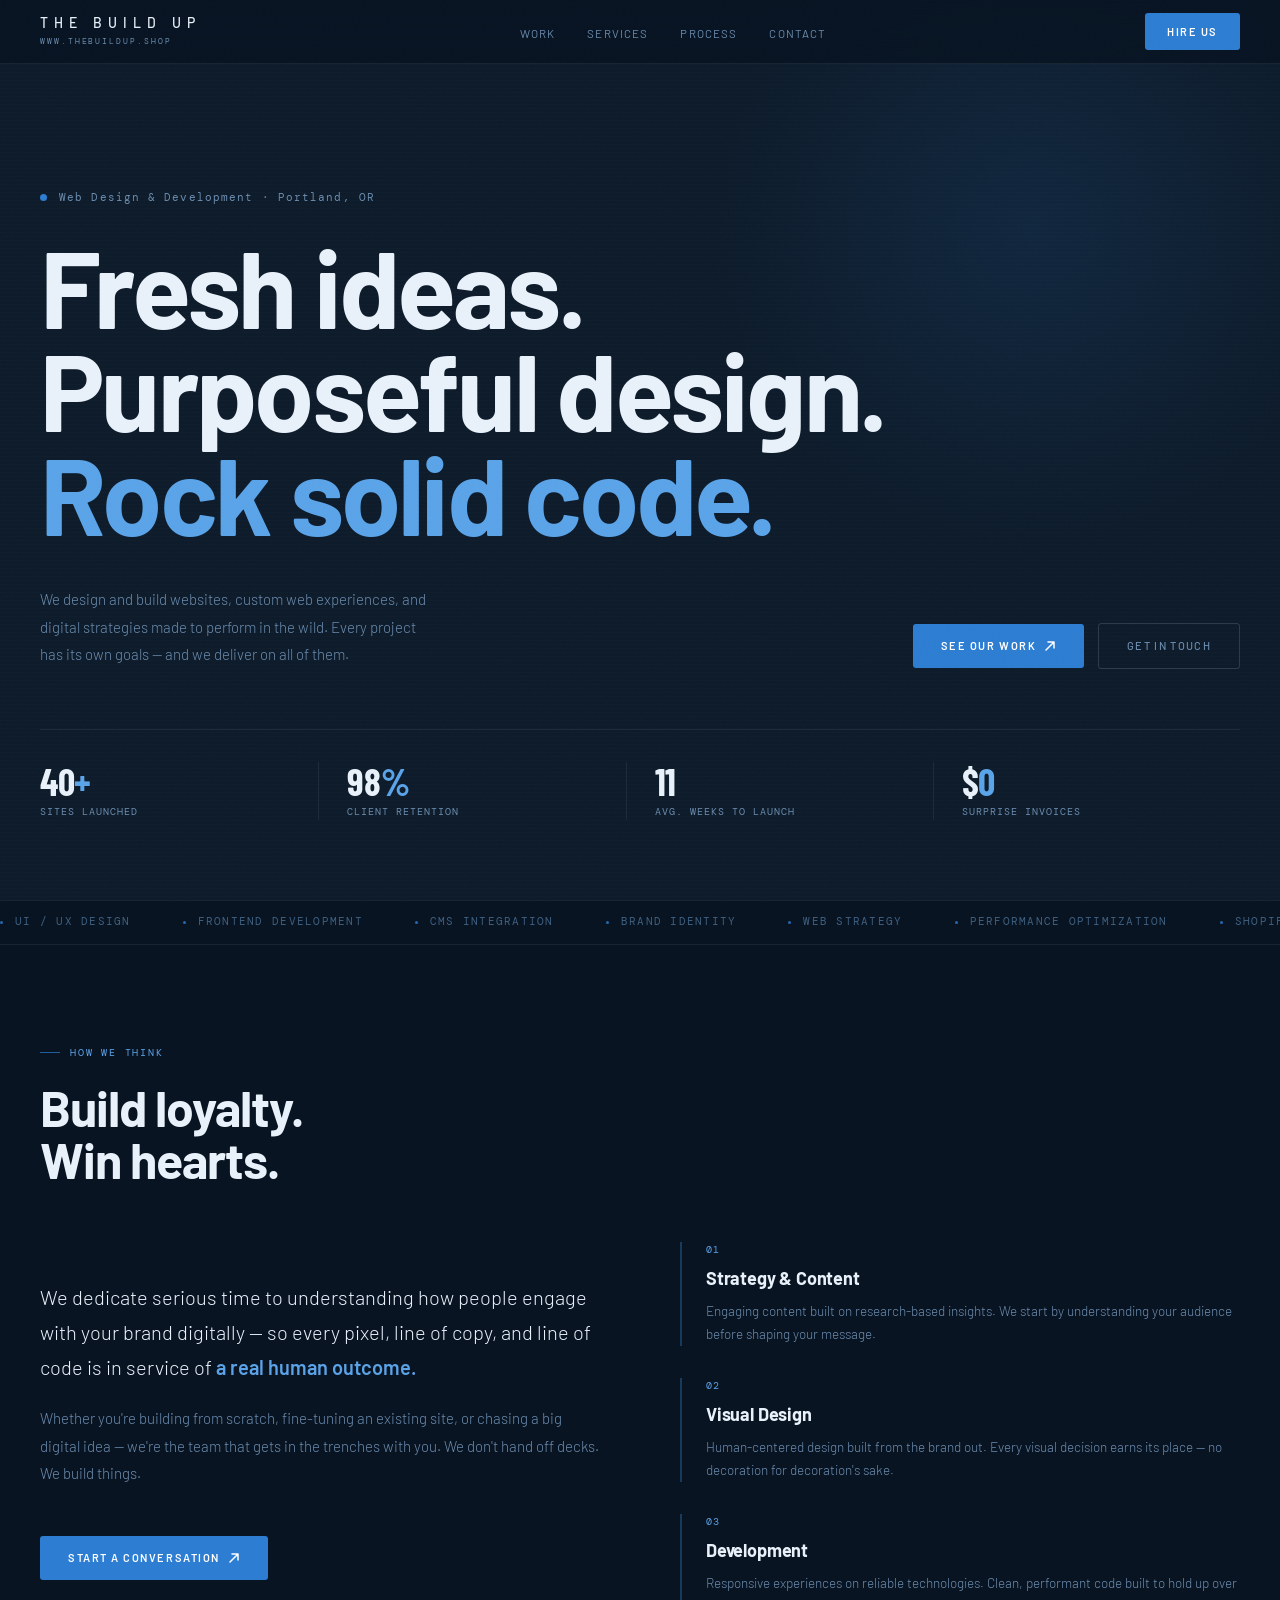
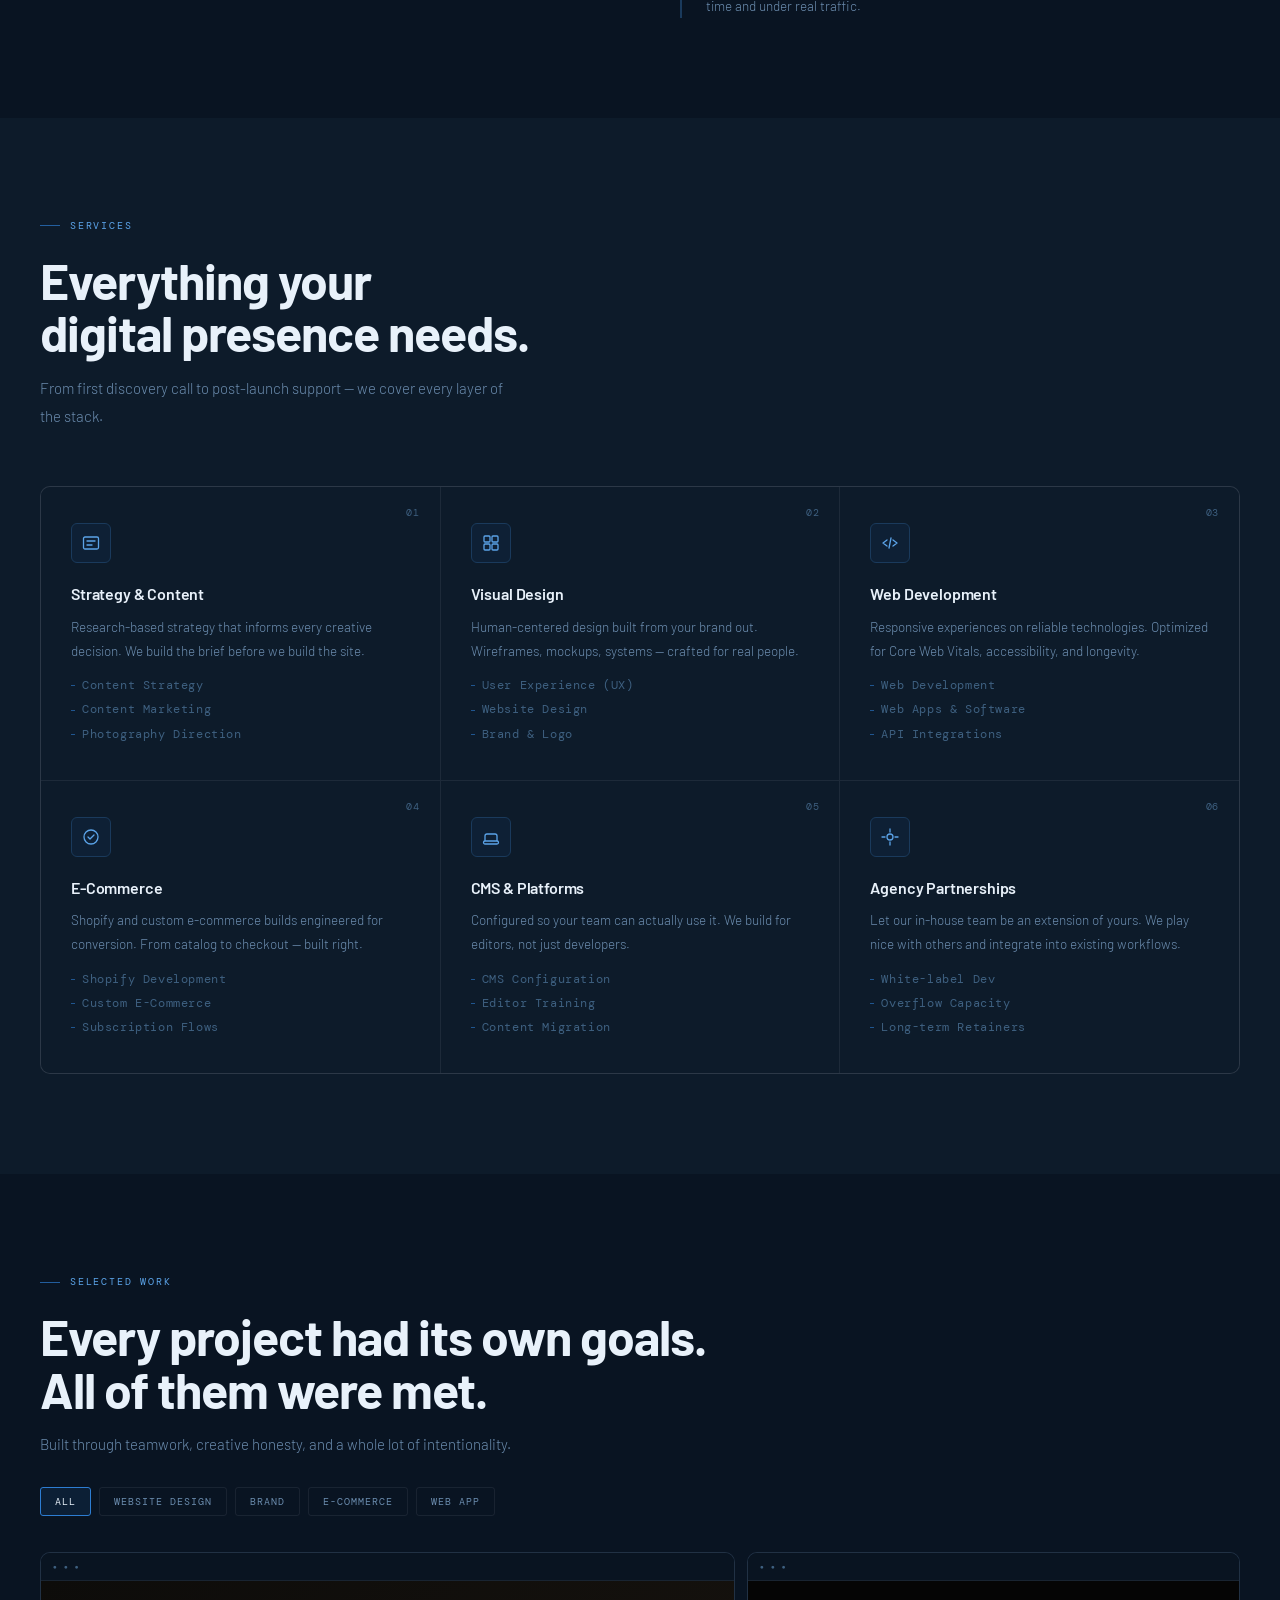
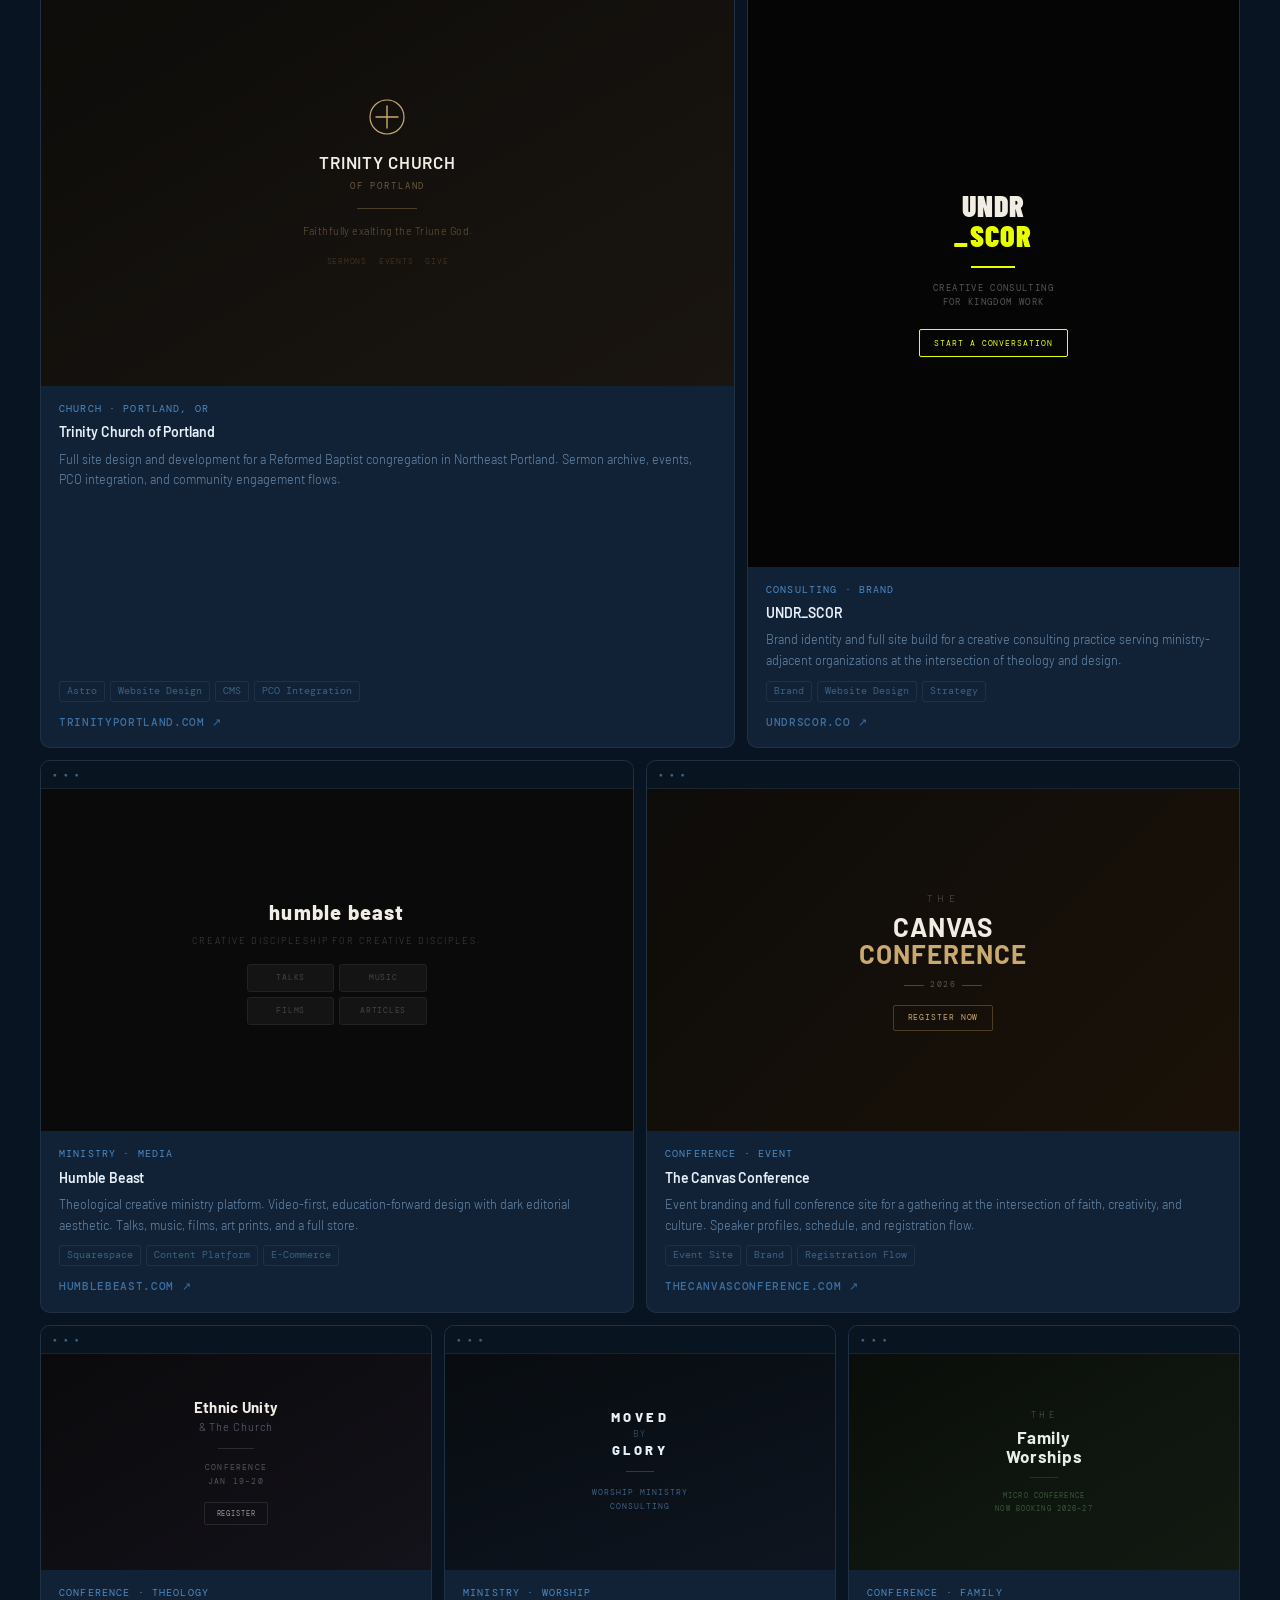
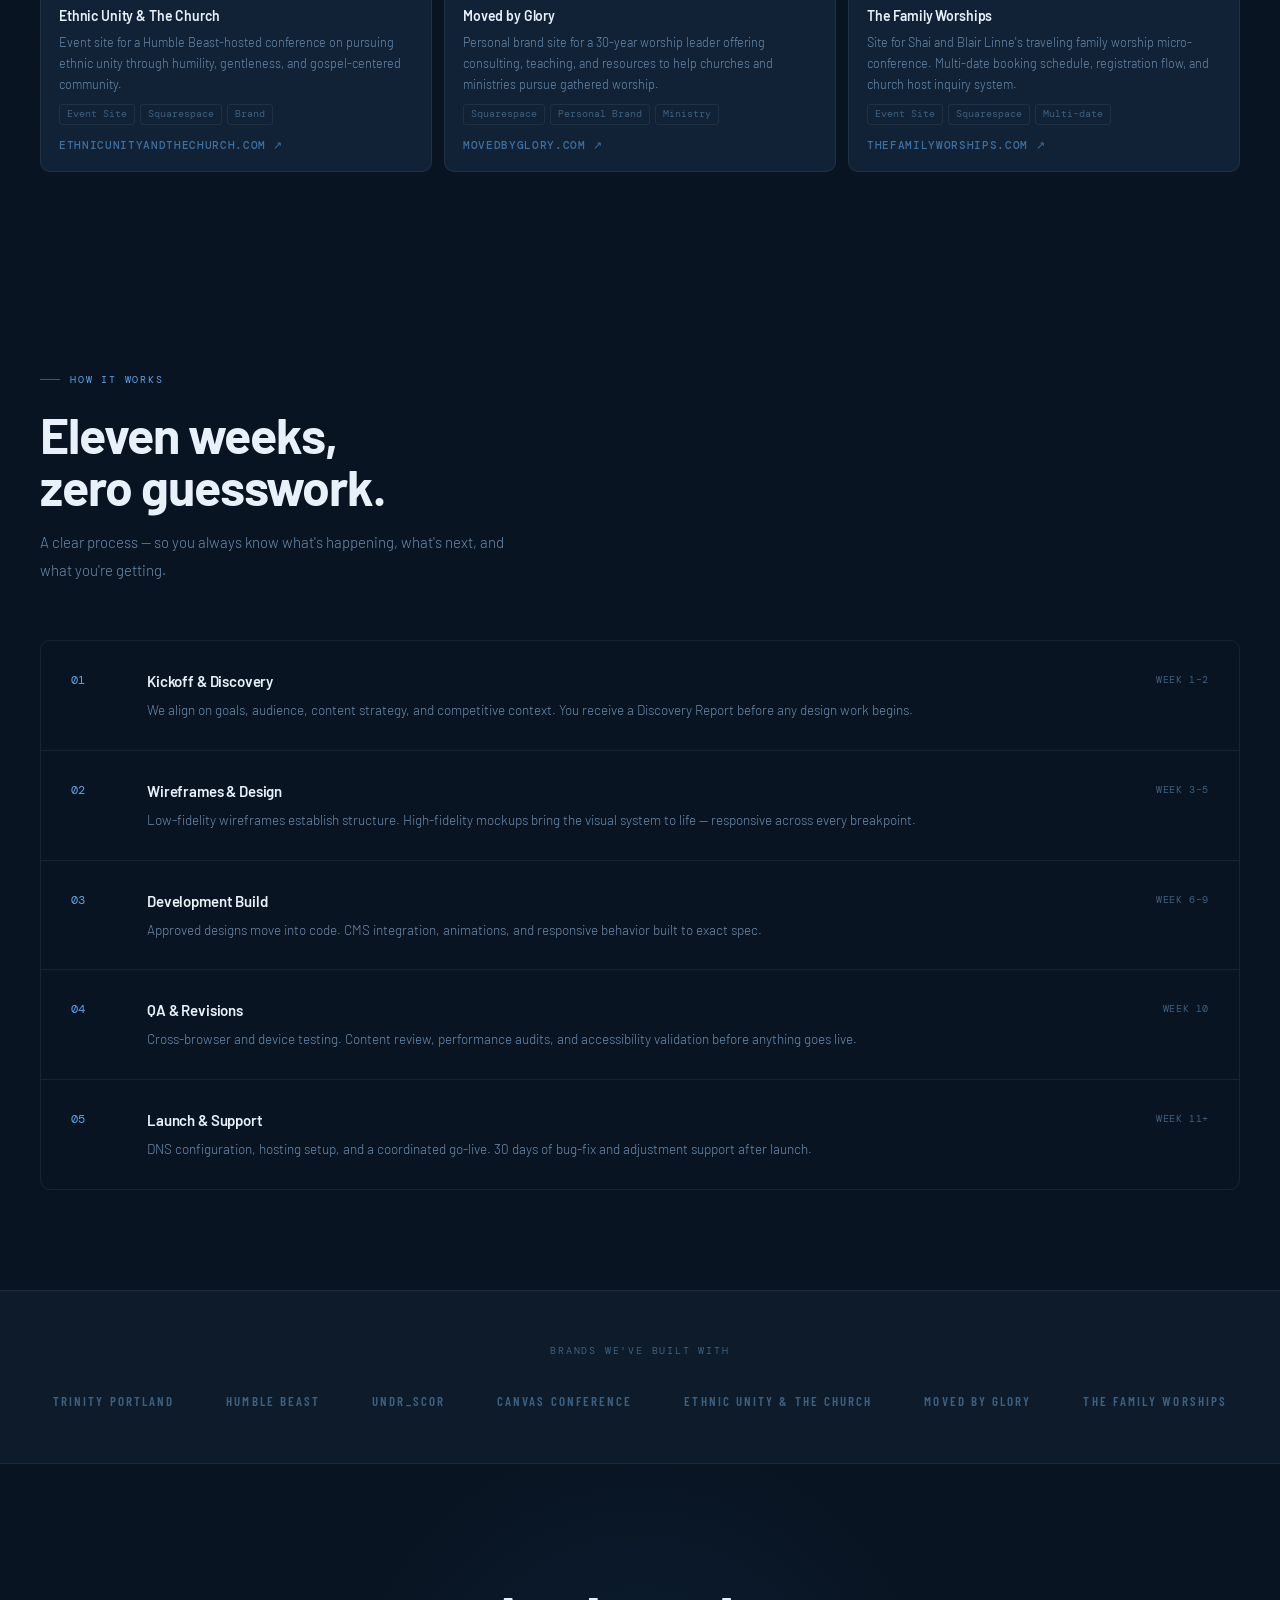
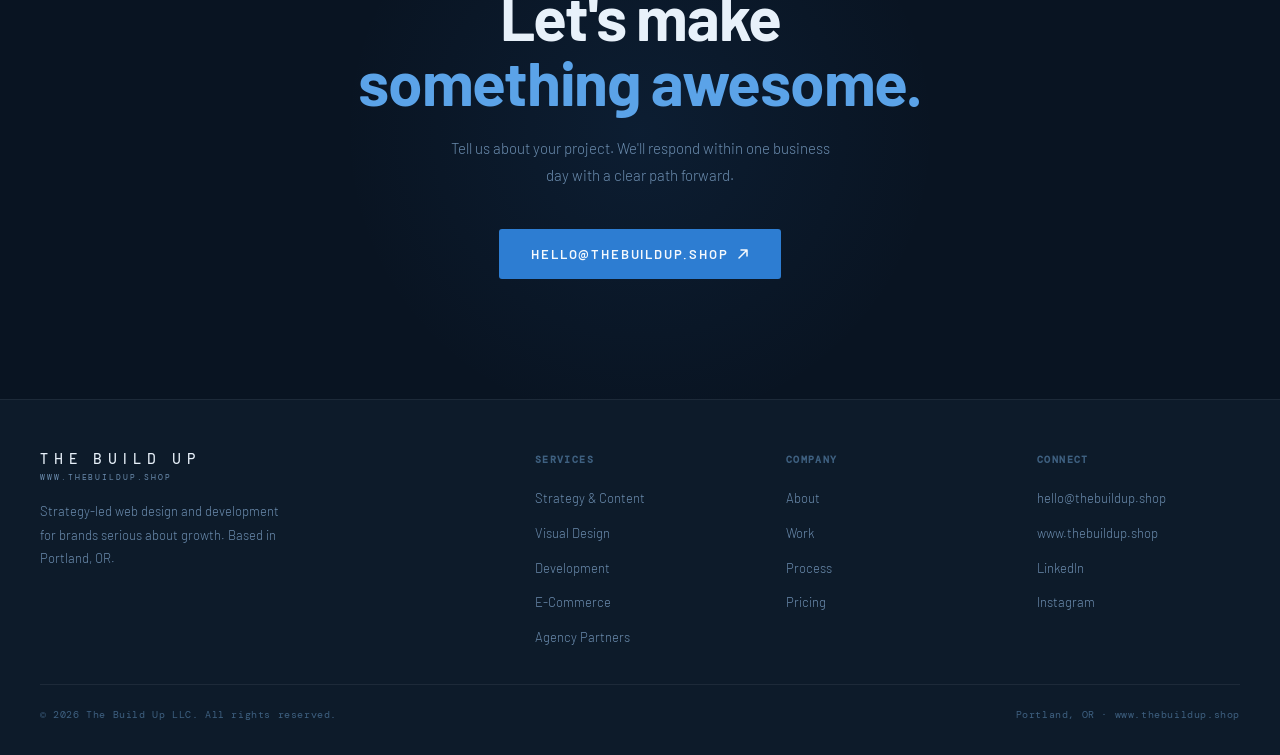
==== index.html @ 1de05efd "Add proposals section with 9Marks Church Finder documentation" ====
<!DOCTYPE html>
<html lang="en">
<head>
<meta charset="UTF-8"/>
<meta name="viewport" content="width=device-width, initial-scale=1.0"/>
<title>The Build Up — Web Design & Development · Portland, OR</title>
<link rel="preconnect" href="https://fonts.googleapis.com"/>
<link rel="preconnect" href="https://fonts.gstatic.com" crossorigin/>
<link href="https://fonts.googleapis.com/css2?family=Barlow:ital,wght@0,300;0,400;0,500;0,600;0,700;0,800;1,300&family=Barlow+Condensed:wght@400;500;600;700;800&family=DM+Mono:wght@400;500&display=swap" rel="stylesheet"/>
<style>
:root {
  --bg:       #0D1B2A;
  --bg2:      #091422;
  --bg3:      #112236;
  --surface:  #1A3A5C;
  --border:   rgba(232,241,250,.07);
  --border2:  rgba(232,241,250,.15);
  --text:     #E8F1FA;
  --muted:    #6B8CAE;
  --muted2:   #3E6080;
  --accent:   #2D7DD2;
  --accent2:  #1F62B0;
  --accent-hi:#5BA3E8;
  --r: 10px; --r2: 6px;
}
*, *::before, *::after { box-sizing:border-box; margin:0; padding:0; }
html { scroll-behavior:smooth; }
body {
  background:var(--bg); color:var(--text);
  font-family:'Barlow',sans-serif; font-size:16px; line-height:1.6;
  -webkit-font-smoothing:antialiased; overflow-x:hidden;
}
a { color:inherit; text-decoration:none; }

/* grain */
body::after {
  content:''; position:fixed; inset:0; z-index:9999; pointer-events:none;
  background-image:url("data:image/svg+xml,%3Csvg viewBox='0 0 200 200' xmlns='http://www.w3.org/2000/svg'%3E%3Cfilter id='n'%3E%3CfeTurbulence type='fractalNoise' baseFrequency='.75' numOctaves='4' stitchTiles='stitch'/%3E%3C/filter%3E%3Crect width='100%25' height='100%25' filter='url(%23n)' opacity='.04'/%3E%3C/svg%3E");
  background-size:180px; opacity:.35; mix-blend-mode:overlay;
}

@keyframes fadeUp  { from{opacity:0;transform:translateY(18px)} to{opacity:1;transform:none} }
@keyframes marquee { from{transform:translateX(0)} to{transform:translateX(-50%)} }
@keyframes pulse   { 0%,100%{opacity:1} 50%{opacity:.3} }

/* LOGO */
.logo-type {
  font-family:'Barlow',sans-serif; font-weight:500;
  font-size:14px; letter-spacing:.44em; text-transform:uppercase;
  color:var(--text); line-height:1;
}
.logo-sub {
  font-family:'DM Mono',sans-serif; font-weight:400;
  font-size:8px; letter-spacing:.24em; text-transform:uppercase;
  color:var(--muted); margin-top:5px;
}

/* NAV */
nav {
  position:fixed; top:0; left:0; right:0; z-index:200; height:64px;
  display:flex; align-items:center; padding:0 40px;
  border-bottom:1px solid var(--border);
  backdrop-filter:blur(24px) saturate(1.4);
  background:rgba(9,20,34,.88);
}
.nav-inner {
  max-width:1200px; width:100%; margin:0 auto;
  display:flex; align-items:center; justify-content:space-between;
}
.nav-links { display:flex; align-items:center; gap:32px; list-style:none; }
.nav-links a { font-size:11.5px; font-weight:400; letter-spacing:.1em; text-transform:uppercase; color:var(--muted); transition:color .2s; }
.nav-links a:hover { color:var(--text); }
.nav-cta {
  font-size:11px; font-weight:600; letter-spacing:.14em; text-transform:uppercase;
  color:#fff; background:var(--accent); border-radius:3px; padding:10px 22px;
  transition:background .2s, transform .15s;
}
.nav-cta:hover { background:var(--accent-hi); transform:translateY(-1px); }

/* HERO */
.hero {
  min-height:100vh; display:flex; flex-direction:column;
  align-items:flex-start; justify-content:flex-end;
  padding:0 40px 80px; position:relative; overflow:hidden;
}
/* large radial glow top right */
.hero::before {
  content:''; position:absolute; top:-120px; right:-100px;
  width:700px; height:700px;
  background:radial-gradient(ellipse, rgba(45,125,210,.12) 0%, transparent 65%);
  pointer-events:none;
}
/* subtle horizontal scan lines */
.hero::after {
  content:''; position:absolute; inset:0; pointer-events:none;
  background:repeating-linear-gradient(0deg, transparent, transparent 3px, rgba(232,241,250,.012) 3px, rgba(232,241,250,.012) 4px);
}
.hero-inner { max-width:1200px; width:100%; margin:0 auto; position:relative; z-index:1; }
.hero-eyebrow {
  display:flex; align-items:center; gap:12px;
  font-family:'DM Mono',monospace; font-size:11px; letter-spacing:.1em;
  color:var(--muted); margin-bottom:28px;
  animation:fadeUp .7s ease both;
}
.hero-eyebrow .live-dot {
  width:7px; height:7px; border-radius:50%;
  background:var(--accent); animation:pulse 2s infinite; flex-shrink:0;
}
.hero h1 {
  font-family:'Barlow',sans-serif; font-weight:700;
  font-size:clamp(48px,8.5vw,108px); letter-spacing:-.025em; line-height:.96;
  color:var(--text); margin-bottom:40px;
  animation:fadeUp .7s .1s ease both; opacity:0; animation-fill-mode:forwards;
}
.hero h1 em { font-style:normal; color:var(--accent-hi); }

.hero-foot {
  display:flex; align-items:flex-end; justify-content:space-between;
  gap:32px; flex-wrap:wrap;
  animation:fadeUp .7s .22s ease both; opacity:0; animation-fill-mode:forwards;
}
.hero-desc { font-size:15px; font-weight:300; color:var(--muted); line-height:1.85; max-width:400px; }
.hero-actions { display:flex; align-items:center; gap:14px; }

.btn-solid {
  font-size:11px; font-weight:600; letter-spacing:.14em; text-transform:uppercase;
  background:var(--accent); color:#fff; border-radius:3px; padding:13px 28px;
  display:inline-flex; align-items:center; gap:8px;
  transition:background .2s, transform .15s;
}
.btn-solid:hover { background:var(--accent-hi); transform:translateY(-2px); }
.btn-outline {
  font-size:11px; font-weight:500; letter-spacing:.12em; text-transform:uppercase;
  color:var(--muted); border:1px solid var(--border2); border-radius:3px;
  padding:13px 28px; display:inline-flex; align-items:center; gap:8px;
  transition:color .2s, border-color .2s;
}
.btn-outline:hover { color:var(--text); border-color:rgba(232,241,250,.3); }

.hero-stats {
  margin-top:60px; display:flex;
  border-top:1px solid var(--border); padding-top:32px;
}
.hero-stat { flex:1; padding-right:28px; }
.hero-stat+.hero-stat { border-left:1px solid var(--border); padding-left:28px; }
.hero-stat-num {
  font-family:'Barlow Condensed',sans-serif; font-weight:700;
  font-size:38px; letter-spacing:-.01em; color:var(--text); line-height:1;
}
.hero-stat-num span { color:var(--accent-hi); }
.hero-stat-label {
  font-family:'DM Mono',monospace; font-size:10px; letter-spacing:.1em;
  color:var(--muted); margin-top:4px; text-transform:uppercase;
}

/* MARQUEE */
.marquee-wrap {
  border-top:1px solid var(--border); border-bottom:1px solid var(--border);
  background:var(--bg2); padding:13px 0; overflow:hidden;
}
.marquee-track {
  display:flex; gap:52px; width:max-content;
  animation:marquee 30s linear infinite;
}
.marquee-item {
  font-family:'DM Mono',monospace; font-size:10.5px; letter-spacing:.12em;
  color:var(--muted2); white-space:nowrap; text-transform:uppercase;
  display:flex; align-items:center; gap:12px;
}
.marquee-item::before {
  content:''; width:3px; height:3px; border-radius:50%;
  background:var(--accent); opacity:.8;
}

/* SECTIONS */
section { padding:100px 40px; }
.container { max-width:1200px; margin:0 auto; }
.section-label {
  font-family:'DM Mono',monospace; font-size:10px; letter-spacing:.18em;
  color:var(--accent-hi); text-transform:uppercase; margin-bottom:20px;
  display:flex; align-items:center; gap:10px;
}
.section-label::before { content:''; width:20px; height:1px; background:var(--accent); opacity:.7; }
.section-title {
  font-family:'Barlow',sans-serif; font-weight:700;
  font-size:clamp(30px,4vw,50px); letter-spacing:-.02em; line-height:1.05;
  color:var(--text); margin-bottom:16px;
}
.section-sub { font-size:15px; font-weight:300; color:var(--muted); max-width:480px; line-height:1.85; }

/* INTRO */
.intro-section { background:var(--bg2); }
.intro-grid { display:grid; grid-template-columns:1fr 1fr; gap:80px; align-items:center; margin-top:56px; }
.intro-left p { font-size:20px; font-weight:300; color:var(--text); line-height:1.75; margin-bottom:20px; }
.intro-left p strong { font-weight:600; color:var(--accent-hi); }
.intro-left .sub { font-size:15px; font-weight:300; color:var(--muted); line-height:1.85; }
.intro-right { display:flex; flex-direction:column; gap:32px; }
.intro-pillar { border-left:2px solid var(--surface); padding-left:24px; transition:border-color .2s; }
.intro-pillar:hover { border-left-color:var(--accent); }
.intro-pillar-num { font-family:'DM Mono',monospace; font-size:10px; letter-spacing:.14em; color:var(--accent-hi); margin-bottom:6px; }
.intro-pillar h3 { font-weight:700; font-size:18px; margin-bottom:6px; letter-spacing:-.01em; }
.intro-pillar p { font-size:13.5px; font-weight:300; color:var(--muted); line-height:1.75; }

/* SERVICES */
.services-grid {
  display:grid; grid-template-columns:repeat(3,1fr);
  gap:1px; background:var(--border);
  border:1px solid var(--border); border-radius:var(--r);
  overflow:hidden; margin-top:56px;
}
.service-card { background:var(--bg); padding:36px 30px; position:relative; transition:background .2s; }
.service-card:hover { background:var(--bg3); }
.service-num { position:absolute; top:18px; right:20px; font-family:'DM Mono',monospace; font-size:10px; color:var(--muted2); letter-spacing:.06em; }
.service-icon { width:40px; height:40px; border:1px solid var(--surface); border-radius:var(--r2); display:flex; align-items:center; justify-content:center; color:var(--accent-hi); margin-bottom:18px; background:rgba(45,125,210,.06); }
.service-card h3 { font-weight:600; font-size:16px; margin-bottom:8px; color:var(--text); letter-spacing:-.01em; }
.service-card p { font-size:13.5px; font-weight:300; color:var(--muted); line-height:1.75; }
.service-list { list-style:none; margin-top:14px; display:flex; flex-direction:column; gap:5px; }
.service-list li { font-size:12px; color:var(--muted2); font-family:'DM Mono',monospace; letter-spacing:.05em; display:flex; align-items:center; gap:7px; }
.service-list li::before { content:''; width:4px; height:1px; background:var(--accent); opacity:.6; }

/* WORK */
#work { background:var(--bg2); }
.work-filter { display:flex; gap:8px; flex-wrap:wrap; margin:28px 0 36px; }
.filter-btn { font-family:'DM Mono',monospace; font-size:10px; letter-spacing:.1em; text-transform:uppercase; color:var(--muted); border:1px solid var(--border); border-radius:3px; padding:7px 14px; cursor:pointer; transition:color .2s, border-color .2s, background .2s; background:none; }
.filter-btn:hover { color:var(--text); border-color:var(--border2); }
.filter-btn.active { color:var(--text); border-color:var(--accent); background:rgba(45,125,210,.1); }

.work-grid { display:grid; grid-template-columns:repeat(12,1fr); gap:12px; }
.work-card { border:1px solid var(--border); border-radius:var(--r); overflow:hidden; background:var(--bg3); transition:border-color .25s, transform .25s; display:flex; flex-direction:column; }
.work-card:hover { border-color:rgba(45,125,210,.4); transform:translateY(-3px); }
.work-card.w7 { grid-column:span 7; }
.work-card.w5 { grid-column:span 5; }
.work-card.w6 { grid-column:span 6; }
.work-card.w4 { grid-column:span 4; }

.work-thumb { width:100%; position:relative; overflow:hidden; background:var(--bg2); flex-shrink:0; }
.work-thumb.r1610 { aspect-ratio:16/10; }
.work-thumb.r45   { aspect-ratio:4/5; }
.work-thumb::before { content:''; position:absolute; top:0;left:0;right:0; height:28px; background:rgba(9,20,34,.9); border-bottom:1px solid var(--border); z-index:1; }
.work-thumb::after  { content:'● ● ●'; position:absolute; top:8px; left:12px; font-size:6.5px; color:var(--muted2); letter-spacing:3px; z-index:2; }
.work-screen { position:absolute; bottom:0;left:0;right:0;top:28px; overflow:hidden; }

.work-meta { padding:16px 18px; flex:1; display:flex; flex-direction:column; }
.work-client { font-family:'DM Mono',monospace; font-size:9.5px; letter-spacing:.12em; text-transform:uppercase; color:var(--accent-hi); margin-bottom:4px; opacity:.8; }
.work-meta h4 { font-size:14px; font-weight:600; margin-bottom:5px; letter-spacing:-.01em; }
.work-meta p  { font-size:12.5px; font-weight:300; color:var(--muted); line-height:1.65; flex:1; }
.work-tags { display:flex; gap:5px; flex-wrap:wrap; margin-top:10px; }
.work-tag { font-family:'DM Mono',monospace; font-size:9.5px; color:var(--muted2); border:1px solid var(--border); border-radius:3px; padding:2px 7px; }
.work-link { display:inline-flex; align-items:center; gap:5px; margin-top:12px; font-size:11px; font-weight:500; letter-spacing:.06em; color:var(--accent-hi); font-family:'DM Mono',monospace; text-transform:uppercase; opacity:.6; transition:opacity .2s; }
.work-card:hover .work-link { opacity:1; }

/* PROCESS */
.process-list { margin-top:56px; border:1px solid var(--border); border-radius:var(--r); overflow:hidden; }
.process-item { display:grid; grid-template-columns:52px 1fr auto; align-items:start; gap:24px; padding:28px 30px; border-bottom:1px solid var(--border); transition:background .2s; }
.process-item:last-child { border-bottom:none; }
.process-item:hover { background:var(--bg3); }
.process-num { font-family:'DM Mono',monospace; font-size:12px; color:var(--accent-hi); padding-top:2px; }
.process-body h3 { font-weight:600; font-size:15px; margin-bottom:5px; letter-spacing:-.01em; }
.process-body p { font-size:13.5px; font-weight:300; color:var(--muted); line-height:1.75; }
.process-dur { font-family:'DM Mono',monospace; font-size:10px; color:var(--muted2); white-space:nowrap; padding-top:3px; letter-spacing:.06em; text-transform:uppercase; }

/* PARTNERS */
.partners-section { background:var(--bg); border-top:1px solid var(--border); border-bottom:1px solid var(--border); padding:52px 40px; }
.partners-label { font-family:'DM Mono',monospace; font-size:10px; letter-spacing:.18em; color:var(--muted2); text-transform:uppercase; text-align:center; margin-bottom:32px; }
.partners-grid { max-width:1200px; margin:0 auto; display:flex; align-items:center; justify-content:center; gap:52px; flex-wrap:wrap; }
.partner-item { font-family:'Barlow Condensed',sans-serif; font-weight:600; font-size:13px; letter-spacing:.16em; text-transform:uppercase; color:var(--muted2); transition:color .2s; cursor:default; }
.partner-item:hover { color:var(--text); }

/* PRICING */
#pricing { background:var(--bg2); }
.pricing-grid { display:grid; grid-template-columns:repeat(3,1fr); gap:12px; margin-top:56px; }
.pricing-card { border:1px solid var(--border); border-radius:var(--r); padding:32px 26px; background:var(--bg3); transition:border-color .2s; position:relative; }
.pricing-card:hover { border-color:var(--border2); }
.pricing-card.featured { border-color:var(--accent); background:rgba(45,125,210,.07); box-shadow:0 0 40px rgba(45,125,210,.1); }
.featured-badge { position:absolute; top:-12px; left:50%; transform:translateX(-50%); font-family:'DM Mono',monospace; font-size:9px; letter-spacing:.14em; background:var(--accent); color:#fff; border-radius:3px; padding:4px 14px; text-transform:uppercase; white-space:nowrap; }
.pricing-tier { font-family:'DM Mono',monospace; font-size:10px; letter-spacing:.14em; color:var(--muted); text-transform:uppercase; margin-bottom:12px; }
.pricing-price { font-family:'Barlow Condensed',sans-serif; font-size:44px; font-weight:700; color:var(--text); line-height:1; }
.pricing-price sup { font-size:20px; vertical-align:super; color:var(--muted); }
.pricing-desc { font-size:13px; font-weight:300; color:var(--muted); margin:10px 0 22px; line-height:1.7; }
.pricing-features { list-style:none; display:flex; flex-direction:column; gap:9px; margin-bottom:26px; }
.pricing-features li { font-size:12.5px; font-weight:400; color:var(--muted); display:flex; align-items:flex-start; gap:9px; }
.pricing-features li::before { content:'—'; color:var(--accent-hi); font-size:11px; flex-shrink:0; margin-top:2px; }
.pricing-btn { display:block; text-align:center; font-size:11px; font-weight:600; letter-spacing:.12em; text-transform:uppercase; border-radius:3px; padding:12px; border:1px solid var(--border2); color:var(--text); transition:background .2s, border-color .2s; }
.pricing-btn:hover { background:var(--surface); }
.pricing-card.featured .pricing-btn { background:var(--accent); color:#fff; border-color:transparent; }
.pricing-card.featured .pricing-btn:hover { background:var(--accent-hi); }

/* TESTIMONIALS */
#testimonials { background:var(--bg); }
.testi-grid { display:grid; grid-template-columns:repeat(3,1fr); gap:12px; margin-top:56px; }
.testi-card { border:1px solid var(--border); border-radius:var(--r); padding:28px 24px; background:var(--bg2); }
.testi-stars { color:var(--accent-hi); font-size:11px; letter-spacing:2px; margin-bottom:14px; }
.testi-quote { font-size:14px; font-weight:300; font-style:italic; color:var(--muted); line-height:1.85; margin-bottom:20px; }
.testi-author { display:flex; align-items:center; gap:12px; }
.testi-avatar { width:34px; height:34px; border-radius:50%; background:var(--surface); border:1px solid rgba(45,125,210,.3); display:flex; align-items:center; justify-content:center; font-family:'DM Mono',monospace; font-size:11px; color:var(--accent-hi); flex-shrink:0; }
.testi-name { font-size:13px; font-weight:600; letter-spacing:-.01em; }
.testi-role { font-size:10px; color:var(--muted2); font-family:'DM Mono',monospace; letter-spacing:.05em; margin-top:1px; }

/* CTA */
.cta-section { background:var(--bg2); padding:120px 40px; text-align:center; position:relative; overflow:hidden; }
.cta-section::before { content:''; position:absolute; top:50%;left:50%;transform:translate(-50%,-50%); width:600px;height:600px; background:radial-gradient(ellipse,rgba(45,125,210,.09) 0%,transparent 70%); pointer-events:none; }
.cta-section h2 { font-family:'Barlow',sans-serif; font-weight:700; font-size:clamp(34px,5vw,62px); letter-spacing:-.02em; line-height:1.05; max-width:600px; margin:0 auto 20px; position:relative; }
.cta-section h2 em { font-style:normal; color:var(--accent-hi); }
.cta-section p { font-size:15px; font-weight:300; color:var(--muted); max-width:400px; margin:0 auto 40px; position:relative; line-height:1.8; }

/* FOOTER */
footer { background:var(--bg); border-top:1px solid var(--border); padding:52px 40px 32px; }
.footer-inner { max-width:1200px; margin:0 auto; display:grid; grid-template-columns:2.2fr 1fr 1fr 1fr; gap:48px; }
.footer-brand-desc { font-size:13px; font-weight:300; color:var(--muted); line-height:1.8; max-width:240px; margin-top:16px; }
.footer-col h5 { font-family:'DM Mono',monospace; font-size:10px; letter-spacing:.14em; color:var(--muted2); text-transform:uppercase; margin-bottom:16px; }
.footer-col ul { list-style:none; display:flex; flex-direction:column; gap:9px; }
.footer-col li a { font-size:13px; font-weight:300; color:var(--muted); transition:color .2s; }
.footer-col li a:hover { color:var(--text); }
.footer-bottom { max-width:1200px; margin:36px auto 0; padding-top:22px; border-top:1px solid var(--border); display:flex; align-items:center; justify-content:space-between; }
.footer-bottom span { font-family:'DM Mono',monospace; font-size:10px; color:var(--muted2); letter-spacing:.06em; }

.reveal { opacity:0; transform:translateY(20px); transition:opacity .65s ease, transform .65s ease; }
.reveal.in { opacity:1; transform:none; }
</style>
</head>
<body>

<!-- NAV -->
<nav>
  <div class="nav-inner">
    <a href="#">
      <div class="logo-type">The Build Up</div>
      <div class="logo-sub">www.thebuildup.shop</div>
    </a>
    <ul class="nav-links">
      <li><a href="#work">Work</a></li>
      <li><a href="#services">Services</a></li>
      <li><a href="#process">Process</a></li>
      <li><a href="#contact">Contact</a></li>
    </ul>
    <a href="#contact" class="nav-cta">Hire Us</a>
  </div>
</nav>

<!-- HERO -->
<section class="hero">
  <div class="hero-inner">
    <div class="hero-eyebrow">
      <span class="live-dot"></span>
      Web Design & Development · Portland, OR
    </div>
    <h1>Fresh ideas.<br/>Purposeful design.<br/><em>Rock solid code.</em></h1>
    <div class="hero-foot">
      <p class="hero-desc">We design and build websites, custom web experiences, and digital strategies made to perform in the wild. Every project has its own goals — and we deliver on all of them.</p>
      <div class="hero-actions">
        <a href="#work" class="btn-solid">See Our Work <svg width="12" height="12" viewBox="0 0 12 12" fill="none"><path d="M2 10L10 2M10 2H4M10 2V8" stroke="currentColor" stroke-width="1.5" stroke-linecap="round"/></svg></a>
        <a href="#contact" class="btn-outline">Get in Touch</a>
      </div>
    </div>
    <div class="hero-stats">
      <div class="hero-stat"><div class="hero-stat-num">40<span>+</span></div><div class="hero-stat-label">Sites Launched</div></div>
      <div class="hero-stat"><div class="hero-stat-num">98<span>%</span></div><div class="hero-stat-label">Client Retention</div></div>
      <div class="hero-stat"><div class="hero-stat-num">11</div><div class="hero-stat-label">Avg. Weeks to Launch</div></div>
      <div class="hero-stat"><div class="hero-stat-num">$<span>0</span></div><div class="hero-stat-label">Surprise Invoices</div></div>
    </div>
  </div>
</section>

<!-- MARQUEE -->
<div class="marquee-wrap">
  <div class="marquee-track">
    <span class="marquee-item">UI / UX Design</span><span class="marquee-item">Frontend Development</span><span class="marquee-item">CMS Integration</span><span class="marquee-item">Brand Identity</span><span class="marquee-item">Web Strategy</span><span class="marquee-item">Performance Optimization</span><span class="marquee-item">Shopify & E-Commerce</span><span class="marquee-item">Launch & Support</span><span class="marquee-item">UI / UX Design</span><span class="marquee-item">Frontend Development</span><span class="marquee-item">CMS Integration</span><span class="marquee-item">Brand Identity</span><span class="marquee-item">Web Strategy</span><span class="marquee-item">Performance Optimization</span><span class="marquee-item">Shopify & E-Commerce</span><span class="marquee-item">Launch & Support</span>
  </div>
</div>

<!-- INTRO -->
<section class="intro-section" id="about">
  <div class="container">
    <div class="reveal">
      <p class="section-label">How we think</p>
      <h2 class="section-title">Build loyalty.<br/>Win hearts.</h2>
    </div>
    <div class="intro-grid reveal">
      <div class="intro-left">
        <p>We dedicate serious time to understanding how people engage with your brand digitally — so every pixel, line of copy, and line of code is in service of <strong>a real human outcome.</strong></p>
        <p class="sub">Whether you're building from scratch, fine-tuning an existing site, or chasing a big digital idea — we're the team that gets in the trenches with you. We don't hand off decks. We build things.</p>
        <a href="#contact" class="btn-solid" style="margin-top:28px;display:inline-flex;">Start a conversation <svg width="12" height="12" viewBox="0 0 12 12" fill="none"><path d="M2 10L10 2M10 2H4M10 2V8" stroke="currentColor" stroke-width="1.5" stroke-linecap="round"/></svg></a>
      </div>
      <div class="intro-right">
        <div class="intro-pillar">
          <div class="intro-pillar-num">01</div>
          <h3>Strategy & Content</h3>
          <p>Engaging content built on research-based insights. We start by understanding your audience before shaping your message.</p>
        </div>
        <div class="intro-pillar">
          <div class="intro-pillar-num">02</div>
          <h3>Visual Design</h3>
          <p>Human-centered design built from the brand out. Every visual decision earns its place — no decoration for decoration's sake.</p>
        </div>
        <div class="intro-pillar">
          <div class="intro-pillar-num">03</div>
          <h3>Development</h3>
          <p>Responsive experiences on reliable technologies. Clean, performant code built to hold up over time and under real traffic.</p>
        </div>
      </div>
    </div>
  </div>
</section>

<!-- SERVICES -->
<section id="services">
  <div class="container">
    <div class="reveal">
      <p class="section-label">Services</p>
      <h2 class="section-title">Everything your<br/>digital presence needs.</h2>
      <p class="section-sub">From first discovery call to post-launch support — we cover every layer of the stack.</p>
    </div>
    <div class="services-grid reveal">
      <div class="service-card"><span class="service-num">01</span><div class="service-icon"><svg width="18" height="18" viewBox="0 0 18 18" fill="none"><rect x="1.5" y="3" width="15" height="12" rx="1.5" stroke="currentColor" stroke-width="1.3"/><path d="M5 7h8M5 11h5" stroke="currentColor" stroke-width="1.3" stroke-linecap="round"/></svg></div><h3>Strategy & Content</h3><p>Research-based strategy that informs every creative decision. We build the brief before we build the site.</p><ul class="service-list"><li>Content Strategy</li><li>Content Marketing</li><li>Photography Direction</li></ul></div>
      <div class="service-card"><span class="service-num">02</span><div class="service-icon"><svg width="18" height="18" viewBox="0 0 18 18" fill="none"><rect x="2" y="2" width="6" height="6" rx="1" stroke="currentColor" stroke-width="1.3"/><rect x="10" y="2" width="6" height="6" rx="1" stroke="currentColor" stroke-width="1.3"/><rect x="2" y="10" width="6" height="6" rx="1" stroke="currentColor" stroke-width="1.3"/><rect x="10" y="10" width="6" height="6" rx="1" stroke="currentColor" stroke-width="1.3"/></svg></div><h3>Visual Design</h3><p>Human-centered design built from your brand out. Wireframes, mockups, systems — crafted for real people.</p><ul class="service-list"><li>User Experience (UX)</li><li>Website Design</li><li>Brand & Logo</li></ul></div>
      <div class="service-card"><span class="service-num">03</span><div class="service-icon"><svg width="18" height="18" viewBox="0 0 18 18" fill="none"><path d="M6 6l-4 3 4 3M12 6l4 3-4 3M10 4l-2 10" stroke="currentColor" stroke-width="1.3" stroke-linecap="round" stroke-linejoin="round"/></svg></div><h3>Web Development</h3><p>Responsive experiences on reliable technologies. Optimized for Core Web Vitals, accessibility, and longevity.</p><ul class="service-list"><li>Web Development</li><li>Web Apps & Software</li><li>API Integrations</li></ul></div>
      <div class="service-card"><span class="service-num">04</span><div class="service-icon"><svg width="18" height="18" viewBox="0 0 18 18" fill="none"><path d="M9 2C5.134 2 2 5.134 2 9s3.134 7 7 7 7-3.134 7-7-3.134-7-7-7z" stroke="currentColor" stroke-width="1.3"/><path d="M6 9l2 2 4-4" stroke="currentColor" stroke-width="1.3" stroke-linecap="round" stroke-linejoin="round"/></svg></div><h3>E-Commerce</h3><p>Shopify and custom e-commerce builds engineered for conversion. From catalog to checkout — built right.</p><ul class="service-list"><li>Shopify Development</li><li>Custom E-Commerce</li><li>Subscription Flows</li></ul></div>
      <div class="service-card"><span class="service-num">05</span><div class="service-icon"><svg width="18" height="18" viewBox="0 0 18 18" fill="none"><path d="M3 13V8a2 2 0 012-2h8a2 2 0 012 2v5" stroke="currentColor" stroke-width="1.3"/><rect x="1.5" y="13" width="15" height="3" rx="1.5" stroke="currentColor" stroke-width="1.3"/></svg></div><h3>CMS & Platforms</h3><p>Configured so your team can actually use it. We build for editors, not just developers.</p><ul class="service-list"><li>CMS Configuration</li><li>Editor Training</li><li>Content Migration</li></ul></div>
      <div class="service-card"><span class="service-num">06</span><div class="service-icon"><svg width="18" height="18" viewBox="0 0 18 18" fill="none"><circle cx="9" cy="9" r="3" stroke="currentColor" stroke-width="1.3"/><path d="M9 1v3M9 14v3M1 9h3M14 9h3" stroke="currentColor" stroke-width="1.3" stroke-linecap="round"/></svg></div><h3>Agency Partnerships</h3><p>Let our in-house team be an extension of yours. We play nice with others and integrate into existing workflows.</p><ul class="service-list"><li>White-label Dev</li><li>Overflow Capacity</li><li>Long-term Retainers</li></ul></div>
    </div>
  </div>
</section>

<!-- WORK -->
<section id="work">
  <div class="container">
    <div class="reveal">
      <p class="section-label">Selected Work</p>
      <h2 class="section-title">Every project had its own goals.<br/>All of them were met.</h2>
      <p class="section-sub">Built through teamwork, creative honesty, and a whole lot of intentionality.</p>
    </div>
    <div class="work-filter reveal">
      <button class="filter-btn active">All</button>
      <button class="filter-btn">Website Design</button>
      <button class="filter-btn">Brand</button>
      <button class="filter-btn">E-Commerce</button>
      <button class="filter-btn">Web App</button>
    </div>
    <div class="work-grid reveal">

      <!-- Trinity Portland -->
      <div class="work-card w7">
        <div class="work-thumb r1610">
          <div class="work-screen" style="background:linear-gradient(150deg,#0D0C0A,#1A1510);display:flex;align-items:center;justify-content:center;padding:24px;">
            <div style="text-align:center;">
              <div style="width:36px;height:36px;margin:0 auto 14px;"><svg viewBox="0 0 36 36" fill="none"><circle cx="18" cy="18" r="17" stroke="#C9A96E" stroke-width="1.2"/><path d="M18 7v22M7 18h22" stroke="#C9A96E" stroke-width="1.4" stroke-linecap="round"/></svg></div>
              <div style="font-family:'Barlow',sans-serif;font-weight:600;font-size:17px;letter-spacing:.05em;color:#F2EDE4;text-transform:uppercase;">Trinity Church</div>
              <div style="font-family:'DM Mono',monospace;font-size:8.5px;letter-spacing:.22em;color:#6B5A40;margin-top:4px;">OF PORTLAND</div>
              <div style="margin:14px auto;width:60px;height:1px;background:rgba(201,169,110,.3);"></div>
              <div style="font-family:'Barlow',sans-serif;font-weight:300;font-size:10.5px;color:#6B5A40;letter-spacing:.04em;">Faithfully exalting the Triune God.</div>
              <div style="display:flex;gap:12px;justify-content:center;margin-top:16px;">
                <span style="font-family:'DM Mono',monospace;font-size:7.5px;color:#3E3020;letter-spacing:.1em;text-transform:uppercase;">Sermons</span>
                <span style="font-family:'DM Mono',monospace;font-size:7.5px;color:#3E3020;letter-spacing:.1em;text-transform:uppercase;">Events</span>
                <span style="font-family:'DM Mono',monospace;font-size:7.5px;color:#3E3020;letter-spacing:.1em;text-transform:uppercase;">Give</span>
              </div>
            </div>
          </div>
        </div>
        <div class="work-meta">
          <div class="work-client">Church · Portland, OR</div>
          <h4>Trinity Church of Portland</h4>
          <p>Full site design and development for a Reformed Baptist congregation in Northeast Portland. Sermon archive, events, PCO integration, and community engagement flows.</p>
          <div class="work-tags"><span class="work-tag">Astro</span><span class="work-tag">Website Design</span><span class="work-tag">CMS</span><span class="work-tag">PCO Integration</span></div>
          <a href="https://trinityportland.com" target="_blank" class="work-link">trinityportland.com ↗</a>
        </div>
      </div>

      <!-- UNDR_SCOR -->
      <div class="work-card w5">
        <div class="work-thumb r45">
          <div class="work-screen" style="background:#050505;display:flex;align-items:center;justify-content:center;padding:24px;">
            <div style="text-align:center;">
              <div style="font-family:'Barlow Condensed',sans-serif;font-weight:900;font-size:30px;letter-spacing:.04em;color:#F2EDE4;line-height:1;">UNDR</div>
              <div style="font-family:'Barlow Condensed',sans-serif;font-weight:900;font-size:30px;letter-spacing:.04em;color:#E8FF00;line-height:1.05;">_SCOR</div>
              <div style="width:44px;height:2px;background:#E8FF00;margin:14px auto;"></div>
              <div style="font-family:'DM Mono',monospace;font-size:8.5px;letter-spacing:.16em;color:#555;text-transform:uppercase;line-height:1.7;">Creative Consulting<br/>for Kingdom Work</div>
              <div style="margin-top:18px;padding:7px 14px;border:1px solid #E8FF00;display:inline-block;border-radius:2px;">
                <div style="font-family:'DM Mono',monospace;font-size:8px;letter-spacing:.12em;color:#E8FF00;text-transform:uppercase;">Start a Conversation</div>
              </div>
            </div>
          </div>
        </div>
        <div class="work-meta">
          <div class="work-client">Consulting · Brand</div>
          <h4>UNDR_SCOR</h4>
          <p>Brand identity and full site build for a creative consulting practice serving ministry-adjacent organizations at the intersection of theology and design.</p>
          <div class="work-tags"><span class="work-tag">Brand</span><span class="work-tag">Website Design</span><span class="work-tag">Strategy</span></div>
          <a href="https://undrscor.co" target="_blank" class="work-link">undrscor.co ↗</a>
        </div>
      </div>

      <!-- Humble Beast -->
      <div class="work-card w6">
        <div class="work-thumb r1610">
          <div class="work-screen" style="background:#0A0A0A;display:flex;align-items:center;justify-content:center;padding:20px;">
            <div style="text-align:center;">
              <div style="font-family:'Barlow',sans-serif;font-weight:800;font-size:20px;letter-spacing:.06em;color:#F2EDE4;text-transform:lowercase;">humble beast</div>
              <div style="font-family:'Barlow',sans-serif;font-weight:300;font-size:9px;letter-spacing:.22em;color:#444;text-transform:uppercase;margin-top:6px;">Creative discipleship for creative disciples.</div>
              <div style="margin-top:16px;display:grid;grid-template-columns:1fr 1fr;gap:5px;max-width:180px;margin-left:auto;margin-right:auto;">
                <div style="background:#141414;border:1px solid #222;border-radius:3px;padding:7px;font-family:'DM Mono',monospace;font-size:7.5px;color:#444;text-transform:uppercase;letter-spacing:.1em;">Talks</div>
                <div style="background:#141414;border:1px solid #222;border-radius:3px;padding:7px;font-family:'DM Mono',monospace;font-size:7.5px;color:#444;text-transform:uppercase;letter-spacing:.1em;">Music</div>
                <div style="background:#141414;border:1px solid #222;border-radius:3px;padding:7px;font-family:'DM Mono',monospace;font-size:7.5px;color:#444;text-transform:uppercase;letter-spacing:.1em;">Films</div>
                <div style="background:#141414;border:1px solid #222;border-radius:3px;padding:7px;font-family:'DM Mono',monospace;font-size:7.5px;color:#444;text-transform:uppercase;letter-spacing:.1em;">Articles</div>
              </div>
            </div>
          </div>
        </div>
        <div class="work-meta">
          <div class="work-client">Ministry · Media</div>
          <h4>Humble Beast</h4>
          <p>Theological creative ministry platform. Video-first, education-forward design with dark editorial aesthetic. Talks, music, films, art prints, and a full store.</p>
          <div class="work-tags"><span class="work-tag">Squarespace</span><span class="work-tag">Content Platform</span><span class="work-tag">E-Commerce</span></div>
          <a href="https://humblebeast.com" target="_blank" class="work-link">humblebeast.com ↗</a>
        </div>
      </div>

      <!-- Canvas Conference -->
      <div class="work-card w6">
        <div class="work-thumb r1610">
          <div class="work-screen" style="background:linear-gradient(135deg,#0E0C0A,#1A1208);display:flex;align-items:center;justify-content:center;padding:20px;">
            <div style="text-align:center;">
              <div style="font-family:'Barlow',sans-serif;font-weight:300;font-size:10px;letter-spacing:.44em;color:#555;text-transform:uppercase;margin-bottom:8px;">The</div>
              <div style="font-family:'Barlow',sans-serif;font-weight:700;font-size:26px;letter-spacing:.04em;color:#F2EDE4;text-transform:uppercase;line-height:1;">Canvas</div>
              <div style="font-family:'Barlow',sans-serif;font-weight:700;font-size:26px;letter-spacing:.04em;color:#C9A96E;text-transform:uppercase;line-height:1.05;">Conference</div>
              <div style="margin-top:12px;display:flex;gap:6px;justify-content:center;align-items:center;">
                <div style="width:20px;height:1px;background:rgba(201,169,110,.35);"></div>
                <div style="font-family:'DM Mono',monospace;font-size:7.5px;letter-spacing:.2em;color:#555;text-transform:uppercase;">2026</div>
                <div style="width:20px;height:1px;background:rgba(201,169,110,.35);"></div>
              </div>
              <div style="margin-top:14px;padding:6px 14px;border:1px solid rgba(201,169,110,.3);display:inline-block;border-radius:2px;">
                <div style="font-family:'DM Mono',monospace;font-size:7.5px;letter-spacing:.12em;color:#C9A96E;text-transform:uppercase;">Register Now</div>
              </div>
            </div>
          </div>
        </div>
        <div class="work-meta">
          <div class="work-client">Conference · Event</div>
          <h4>The Canvas Conference</h4>
          <p>Event branding and full conference site for a gathering at the intersection of faith, creativity, and culture. Speaker profiles, schedule, and registration flow.</p>
          <div class="work-tags"><span class="work-tag">Event Site</span><span class="work-tag">Brand</span><span class="work-tag">Registration Flow</span></div>
          <a href="https://thecanvasconference.com" target="_blank" class="work-link">thecanvasconference.com ↗</a>
        </div>
      </div>


      <!-- Ethnic Unity & The Church -->
      <div class="work-card w4">
        <div class="work-thumb r1610">
          <div class="work-screen" style="background:linear-gradient(150deg,#0A0A0C,#14121A);display:flex;align-items:center;justify-content:center;padding:20px;">
            <div style="text-align:center;">
              <div style="font-family:'Barlow',sans-serif;font-weight:700;font-size:15px;color:#F2EDE4;letter-spacing:.02em;line-height:1.2;">Ethnic Unity</div>
              <div style="font-family:'Barlow',sans-serif;font-weight:300;font-size:11px;color:#6B6580;letter-spacing:.08em;margin-top:2px;">&amp; The Church</div>
              <div style="margin:12px auto;width:36px;height:1px;background:rgba(255,255,255,.12);"></div>
              <div style="font-family:'DM Mono',monospace;font-size:7.5px;letter-spacing:.16em;color:#555;text-transform:uppercase;line-height:1.8;">Conference<br/>Jan 19–20</div>
              <div style="margin-top:14px;padding:5px 12px;border:1px solid rgba(255,255,255,.1);display:inline-block;border-radius:2px;">
                <div style="font-family:'DM Mono',monospace;font-size:7px;letter-spacing:.12em;color:#999;text-transform:uppercase;">Register</div>
              </div>
            </div>
          </div>
        </div>
        <div class="work-meta">
          <div class="work-client">Conference · Theology</div>
          <h4>Ethnic Unity & The Church</h4>
          <p>Event site for a Humble Beast-hosted conference on pursuing ethnic unity through humility, gentleness, and gospel-centered community.</p>
          <div class="work-tags"><span class="work-tag">Event Site</span><span class="work-tag">Squarespace</span><span class="work-tag">Brand</span></div>
          <a href="https://ethnicunityandthechurch.com" target="_blank" class="work-link">ethnicunityandthechurch.com ↗</a>
        </div>
      </div>

      <!-- Moved By Glory -->
      <div class="work-card w4">
        <div class="work-thumb r1610">
          <div class="work-screen" style="background:linear-gradient(160deg,#080C10,#0E1520);display:flex;align-items:center;justify-content:center;padding:20px;">
            <div style="text-align:center;">
              <div style="font-family:'Barlow',sans-serif;font-weight:800;font-size:13px;letter-spacing:.26em;color:#E8F1FA;text-transform:uppercase;line-height:1;">Moved</div>
              <div style="font-family:'Barlow',sans-serif;font-weight:300;font-size:9px;letter-spacing:.22em;color:#3E6080;text-transform:uppercase;margin:3px 0;">by</div>
              <div style="font-family:'Barlow',sans-serif;font-weight:800;font-size:13px;letter-spacing:.26em;color:#E8F1FA;text-transform:uppercase;line-height:1;">Glory</div>
              <div style="margin:14px auto;width:28px;height:1px;background:rgba(91,163,232,.3);"></div>
              <div style="font-family:'DM Mono',monospace;font-size:7.5px;letter-spacing:.14em;color:#3E6080;text-transform:uppercase;line-height:1.8;">Worship Ministry<br/>Consulting</div>
            </div>
          </div>
        </div>
        <div class="work-meta">
          <div class="work-client">Ministry · Worship</div>
          <h4>Moved by Glory</h4>
          <p>Personal brand site for a 30-year worship leader offering consulting, teaching, and resources to help churches and ministries pursue gathered worship.</p>
          <div class="work-tags"><span class="work-tag">Squarespace</span><span class="work-tag">Personal Brand</span><span class="work-tag">Ministry</span></div>
          <a href="https://movedbyglory.com" target="_blank" class="work-link">movedbyglory.com ↗</a>
        </div>
      </div>

      <!-- The Family Worships -->
      <div class="work-card w4">
        <div class="work-thumb r1610">
          <div class="work-screen" style="background:linear-gradient(150deg,#0A0E0A,#121A12);display:flex;align-items:center;justify-content:center;padding:20px;">
            <div style="text-align:center;">
              <div style="font-family:'Barlow',sans-serif;font-weight:300;font-size:8.5px;letter-spacing:.36em;color:#4A6A4A;text-transform:uppercase;margin-bottom:6px;">The</div>
              <div style="font-family:'Barlow',sans-serif;font-weight:700;font-size:17px;letter-spacing:.04em;color:#E8EDE8;line-height:1.1;">Family</div>
              <div style="font-family:'Barlow',sans-serif;font-weight:700;font-size:17px;letter-spacing:.04em;color:#E8EDE8;line-height:1.1;">Worships</div>
              <div style="margin:12px auto;width:28px;height:1px;background:rgba(120,180,120,.2);"></div>
              <div style="font-family:'DM Mono',monospace;font-size:7px;letter-spacing:.16em;color:#3A5A3A;text-transform:uppercase;line-height:1.8;">Micro Conference<br/>Now Booking 2026–27</div>
            </div>
          </div>
        </div>
        <div class="work-meta">
          <div class="work-client">Conference · Family</div>
          <h4>The Family Worships</h4>
          <p>Site for Shai and Blair Linne's traveling family worship micro-conference. Multi-date booking schedule, registration flow, and church host inquiry system.</p>
          <div class="work-tags"><span class="work-tag">Event Site</span><span class="work-tag">Squarespace</span><span class="work-tag">Multi-date</span></div>
          <a href="https://thefamilyworships.com" target="_blank" class="work-link">thefamilyworships.com ↗</a>
        </div>
      </div>

    </div>
  </div>
</section>

<!-- PROCESS -->
<section id="process" style="background:var(--bg2);">
  <div class="container">
    <div class="reveal">
      <p class="section-label">How it works</p>
      <h2 class="section-title">Eleven weeks,<br/>zero guesswork.</h2>
      <p class="section-sub">A clear process — so you always know what's happening, what's next, and what you're getting.</p>
    </div>
    <div class="process-list reveal">
      <div class="process-item"><div class="process-num">01</div><div class="process-body"><h3>Kickoff & Discovery</h3><p>We align on goals, audience, content strategy, and competitive context. You receive a Discovery Report before any design work begins.</p></div><div class="process-dur">Week 1–2</div></div>
      <div class="process-item"><div class="process-num">02</div><div class="process-body"><h3>Wireframes & Design</h3><p>Low-fidelity wireframes establish structure. High-fidelity mockups bring the visual system to life — responsive across every breakpoint.</p></div><div class="process-dur">Week 3–5</div></div>
      <div class="process-item"><div class="process-num">03</div><div class="process-body"><h3>Development Build</h3><p>Approved designs move into code. CMS integration, animations, and responsive behavior built to exact spec.</p></div><div class="process-dur">Week 6–9</div></div>
      <div class="process-item"><div class="process-num">04</div><div class="process-body"><h3>QA & Revisions</h3><p>Cross-browser and device testing. Content review, performance audits, and accessibility validation before anything goes live.</p></div><div class="process-dur">Week 10</div></div>
      <div class="process-item"><div class="process-num">05</div><div class="process-body"><h3>Launch & Support</h3><p>DNS configuration, hosting setup, and a coordinated go-live. 30 days of bug-fix and adjustment support after launch.</p></div><div class="process-dur">Week 11+</div></div>
    </div>
  </div>
</section>

<!-- PARTNERS -->
<div class="partners-section">
  <p class="partners-label">Brands we've built with</p>
  <div class="partners-grid">
    <span class="partner-item">Trinity Portland</span>
    <span class="partner-item">Humble Beast</span>
    <span class="partner-item">UNDR_SCOR</span>
    <span class="partner-item">Canvas Conference</span>
    <span class="partner-item">Ethnic Unity & The Church</span>
    <span class="partner-item">Moved by Glory</span>
    <span class="partner-item">The Family Worships</span>
  </div>
</div>

<!-- CTA -->
<section class="cta-section" id="contact">
  <h2>Let's make<br/><em>something awesome.</em></h2>
  <p>Tell us about your project. We'll respond within one business day with a clear path forward.</p>
  <a href="mailto:hello@thebuildup.shop" class="btn-solid" style="margin:0 auto;display:inline-flex;font-size:13px;padding:15px 32px;">
    hello@thebuildup.shop
    <svg width="12" height="12" viewBox="0 0 12 12" fill="none"><path d="M2 10L10 2M10 2H4M10 2V8" stroke="currentColor" stroke-width="1.5" stroke-linecap="round"/></svg>
  </a>
</section>

<!-- FOOTER -->
<footer>
  <div class="footer-inner">
    <div>
      <div class="logo-type">The Build Up</div>
      <div class="logo-sub">www.thebuildup.shop</div>
      <p class="footer-brand-desc">Strategy-led web design and development for brands serious about growth. Based in Portland, OR.</p>
    </div>
    <div class="footer-col"><h5>Services</h5><ul><li><a href="#">Strategy & Content</a></li><li><a href="#">Visual Design</a></li><li><a href="#">Development</a></li><li><a href="#">E-Commerce</a></li><li><a href="#">Agency Partners</a></li></ul></div>
    <div class="footer-col"><h5>Company</h5><ul><li><a href="#">About</a></li><li><a href="#">Work</a></li><li><a href="#">Process</a></li><li><a href="#">Pricing</a></li></ul></div>
    <div class="footer-col"><h5>Connect</h5><ul><li><a href="mailto:hello@thebuildup.shop">hello@thebuildup.shop</a></li><li><a href="#">www.thebuildup.shop</a></li><li><a href="#">LinkedIn</a></li><li><a href="#">Instagram</a></li></ul></div>
  </div>
  <div class="footer-bottom">
    <span>© 2026 The Build Up LLC. All rights reserved.</span>
    <span>Portland, OR · www.thebuildup.shop</span>
  </div>
</footer>

<script>
const obs = new IntersectionObserver(entries => {
  entries.forEach(e => { if (e.isIntersecting) e.target.classList.add('in'); });
}, { threshold: 0.06 });
document.querySelectorAll('.reveal').forEach(el => obs.observe(el));
document.querySelectorAll('.filter-btn').forEach(btn => {
  btn.addEventListener('click', () => {
    document.querySelectorAll('.filter-btn').forEach(b => b.classList.remove('active'));
    btn.classList.add('active');
  });
});
</script>
</body>
</html>
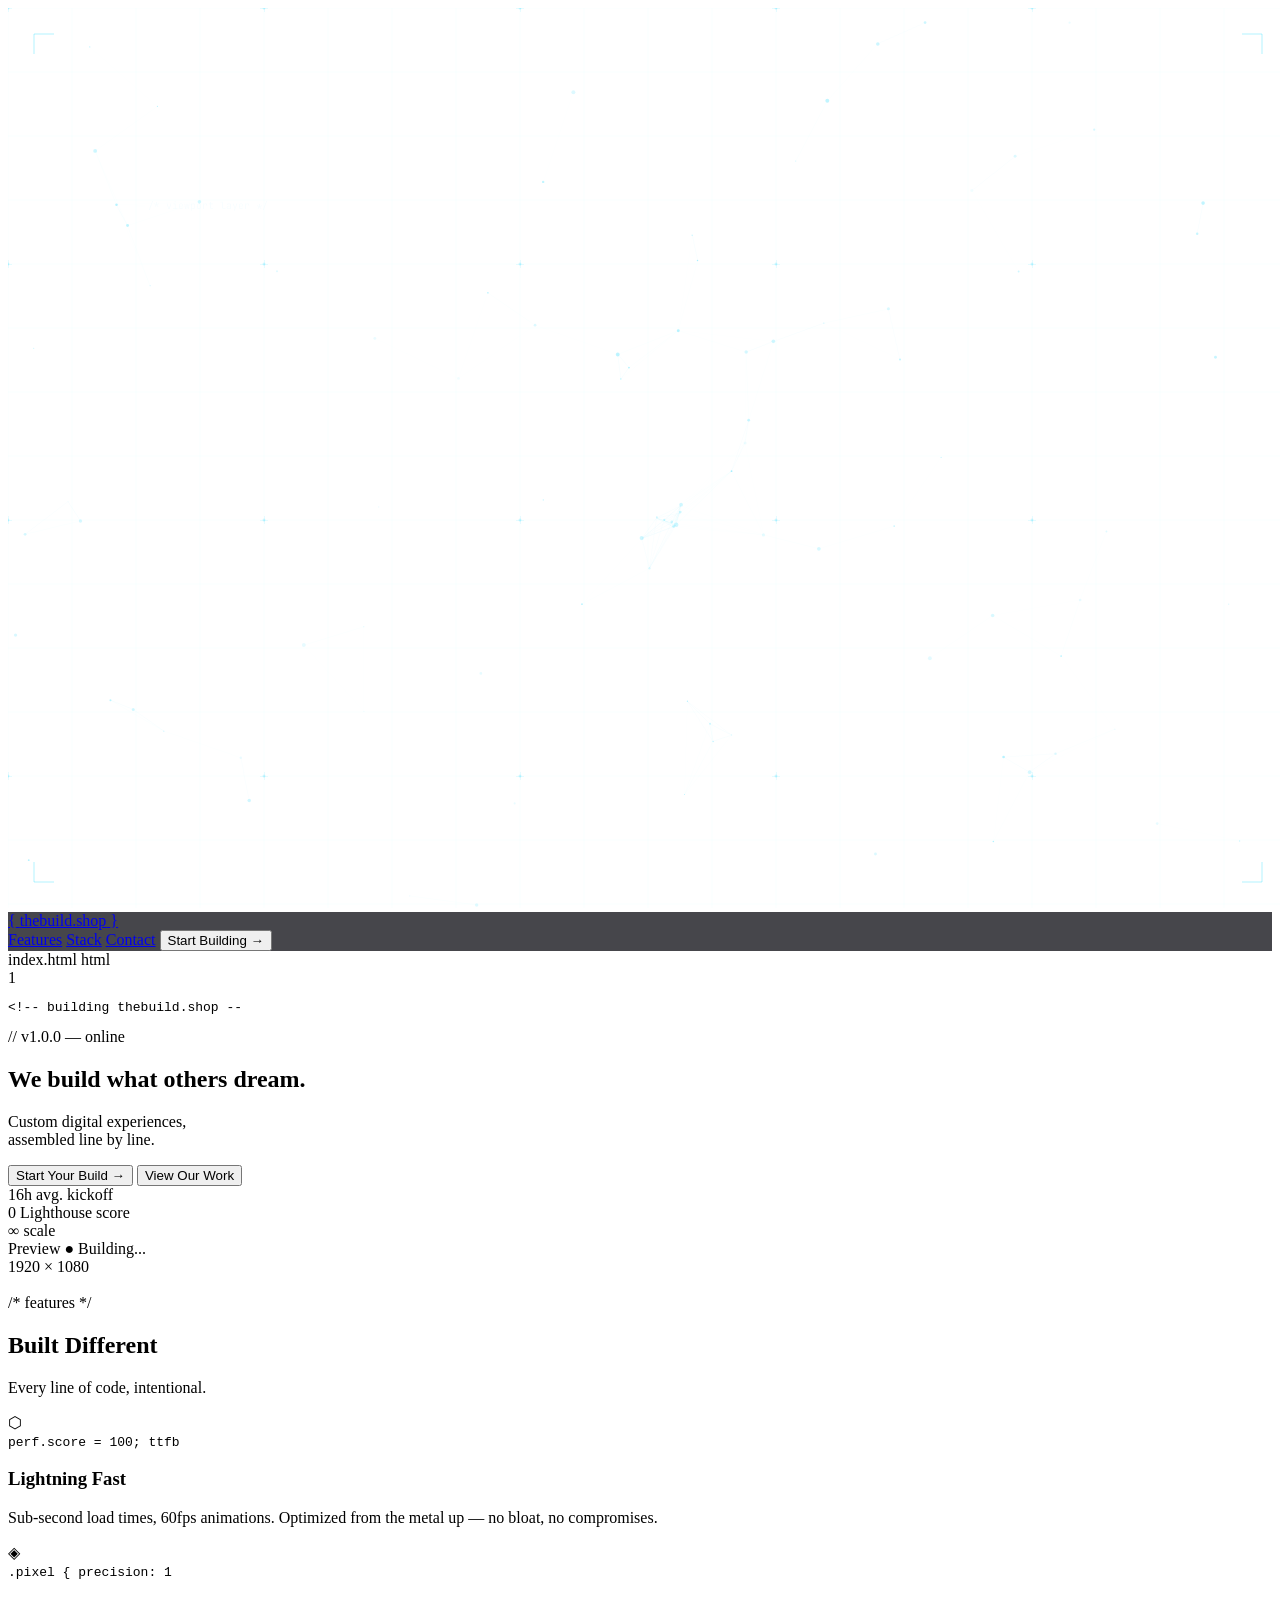
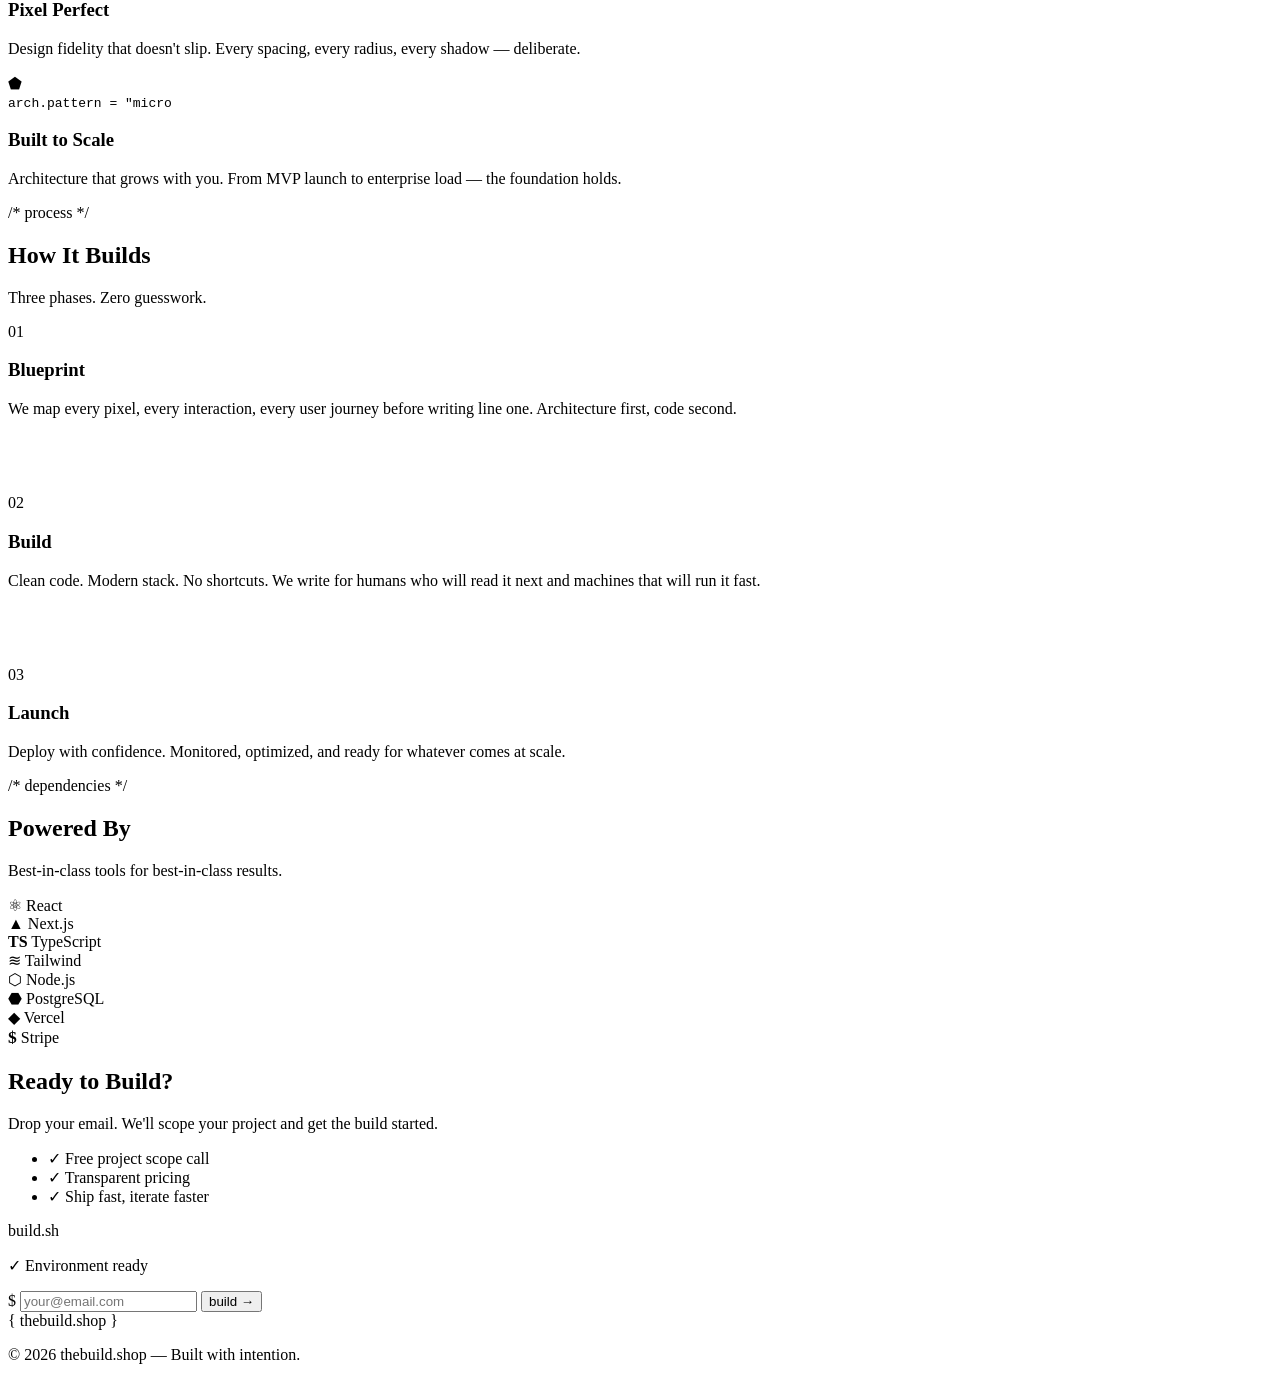
==== commit ffe128d5: "Restore March 4th immersive canvas homepage" ====
--- a/index.html
+++ b/index.html
@@ -1,691 +1,324 @@
 <!DOCTYPE html>
 <html lang="en">
 <head>
-<meta charset="UTF-8"/>
-<meta name="viewport" content="width=device-width, initial-scale=1.0"/>
-<title>The Build Up — Web Design & Development · Portland, OR</title>
-<link rel="preconnect" href="https://fonts.googleapis.com"/>
-<link rel="preconnect" href="https://fonts.gstatic.com" crossorigin/>
-<link href="https://fonts.googleapis.com/css2?family=Barlow:ital,wght@0,300;0,400;0,500;0,600;0,700;0,800;1,300&family=Barlow+Condensed:wght@400;500;600;700;800&family=DM+Mono:wght@400;500&display=swap" rel="stylesheet"/>
-<style>
-:root {
-  --bg:       #0D1B2A;
-  --bg2:      #091422;
-  --bg3:      #112236;
-  --surface:  #1A3A5C;
-  --border:   rgba(232,241,250,.07);
-  --border2:  rgba(232,241,250,.15);
-  --text:     #E8F1FA;
-  --muted:    #6B8CAE;
-  --muted2:   #3E6080;
-  --accent:   #2D7DD2;
-  --accent2:  #1F62B0;
-  --accent-hi:#5BA3E8;
-  --r: 10px; --r2: 6px;
-}
-*, *::before, *::after { box-sizing:border-box; margin:0; padding:0; }
-html { scroll-behavior:smooth; }
-body {
-  background:var(--bg); color:var(--text);
-  font-family:'Barlow',sans-serif; font-size:16px; line-height:1.6;
-  -webkit-font-smoothing:antialiased; overflow-x:hidden;
-}
-a { color:inherit; text-decoration:none; }
-
-/* grain */
-body::after {
-  content:''; position:fixed; inset:0; z-index:9999; pointer-events:none;
-  background-image:url("data:image/svg+xml,%3Csvg viewBox='0 0 200 200' xmlns='http://www.w3.org/2000/svg'%3E%3Cfilter id='n'%3E%3CfeTurbulence type='fractalNoise' baseFrequency='.75' numOctaves='4' stitchTiles='stitch'/%3E%3C/filter%3E%3Crect width='100%25' height='100%25' filter='url(%23n)' opacity='.04'/%3E%3C/svg%3E");
-  background-size:180px; opacity:.35; mix-blend-mode:overlay;
-}
-
-@keyframes fadeUp  { from{opacity:0;transform:translateY(18px)} to{opacity:1;transform:none} }
-@keyframes marquee { from{transform:translateX(0)} to{transform:translateX(-50%)} }
-@keyframes pulse   { 0%,100%{opacity:1} 50%{opacity:.3} }
-
-/* LOGO */
-.logo-type {
-  font-family:'Barlow',sans-serif; font-weight:500;
-  font-size:14px; letter-spacing:.44em; text-transform:uppercase;
-  color:var(--text); line-height:1;
-}
-.logo-sub {
-  font-family:'DM Mono',sans-serif; font-weight:400;
-  font-size:8px; letter-spacing:.24em; text-transform:uppercase;
-  color:var(--muted); margin-top:5px;
-}
-
-/* NAV */
-nav {
-  position:fixed; top:0; left:0; right:0; z-index:200; height:64px;
-  display:flex; align-items:center; padding:0 40px;
-  border-bottom:1px solid var(--border);
-  backdrop-filter:blur(24px) saturate(1.4);
-  background:rgba(9,20,34,.88);
-}
-.nav-inner {
-  max-width:1200px; width:100%; margin:0 auto;
-  display:flex; align-items:center; justify-content:space-between;
-}
-.nav-links { display:flex; align-items:center; gap:32px; list-style:none; }
-.nav-links a { font-size:11.5px; font-weight:400; letter-spacing:.1em; text-transform:uppercase; color:var(--muted); transition:color .2s; }
-.nav-links a:hover { color:var(--text); }
-.nav-cta {
-  font-size:11px; font-weight:600; letter-spacing:.14em; text-transform:uppercase;
-  color:#fff; background:var(--accent); border-radius:3px; padding:10px 22px;
-  transition:background .2s, transform .15s;
-}
-.nav-cta:hover { background:var(--accent-hi); transform:translateY(-1px); }
-
-/* HERO */
-.hero {
-  min-height:100vh; display:flex; flex-direction:column;
-  align-items:flex-start; justify-content:flex-end;
-  padding:0 40px 80px; position:relative; overflow:hidden;
-}
-/* large radial glow top right */
-.hero::before {
-  content:''; position:absolute; top:-120px; right:-100px;
-  width:700px; height:700px;
-  background:radial-gradient(ellipse, rgba(45,125,210,.12) 0%, transparent 65%);
-  pointer-events:none;
-}
-/* subtle horizontal scan lines */
-.hero::after {
-  content:''; position:absolute; inset:0; pointer-events:none;
-  background:repeating-linear-gradient(0deg, transparent, transparent 3px, rgba(232,241,250,.012) 3px, rgba(232,241,250,.012) 4px);
-}
-.hero-inner { max-width:1200px; width:100%; margin:0 auto; position:relative; z-index:1; }
-.hero-eyebrow {
-  display:flex; align-items:center; gap:12px;
-  font-family:'DM Mono',monospace; font-size:11px; letter-spacing:.1em;
-  color:var(--muted); margin-bottom:28px;
-  animation:fadeUp .7s ease both;
-}
-.hero-eyebrow .live-dot {
-  width:7px; height:7px; border-radius:50%;
-  background:var(--accent); animation:pulse 2s infinite; flex-shrink:0;
-}
-.hero h1 {
-  font-family:'Barlow',sans-serif; font-weight:700;
-  font-size:clamp(48px,8.5vw,108px); letter-spacing:-.025em; line-height:.96;
-  color:var(--text); margin-bottom:40px;
-  animation:fadeUp .7s .1s ease both; opacity:0; animation-fill-mode:forwards;
-}
-.hero h1 em { font-style:normal; color:var(--accent-hi); }
-
-.hero-foot {
-  display:flex; align-items:flex-end; justify-content:space-between;
-  gap:32px; flex-wrap:wrap;
-  animation:fadeUp .7s .22s ease both; opacity:0; animation-fill-mode:forwards;
-}
-.hero-desc { font-size:15px; font-weight:300; color:var(--muted); line-height:1.85; max-width:400px; }
-.hero-actions { display:flex; align-items:center; gap:14px; }
-
-.btn-solid {
-  font-size:11px; font-weight:600; letter-spacing:.14em; text-transform:uppercase;
-  background:var(--accent); color:#fff; border-radius:3px; padding:13px 28px;
-  display:inline-flex; align-items:center; gap:8px;
-  transition:background .2s, transform .15s;
-}
-.btn-solid:hover { background:var(--accent-hi); transform:translateY(-2px); }
-.btn-outline {
-  font-size:11px; font-weight:500; letter-spacing:.12em; text-transform:uppercase;
-  color:var(--muted); border:1px solid var(--border2); border-radius:3px;
-  padding:13px 28px; display:inline-flex; align-items:center; gap:8px;
-  transition:color .2s, border-color .2s;
-}
-.btn-outline:hover { color:var(--text); border-color:rgba(232,241,250,.3); }
-
-.hero-stats {
-  margin-top:60px; display:flex;
-  border-top:1px solid var(--border); padding-top:32px;
-}
-.hero-stat { flex:1; padding-right:28px; }
-.hero-stat+.hero-stat { border-left:1px solid var(--border); padding-left:28px; }
-.hero-stat-num {
-  font-family:'Barlow Condensed',sans-serif; font-weight:700;
-  font-size:38px; letter-spacing:-.01em; color:var(--text); line-height:1;
-}
-.hero-stat-num span { color:var(--accent-hi); }
-.hero-stat-label {
-  font-family:'DM Mono',monospace; font-size:10px; letter-spacing:.1em;
-  color:var(--muted); margin-top:4px; text-transform:uppercase;
-}
-
-/* MARQUEE */
-.marquee-wrap {
-  border-top:1px solid var(--border); border-bottom:1px solid var(--border);
-  background:var(--bg2); padding:13px 0; overflow:hidden;
-}
-.marquee-track {
-  display:flex; gap:52px; width:max-content;
-  animation:marquee 30s linear infinite;
-}
-.marquee-item {
-  font-family:'DM Mono',monospace; font-size:10.5px; letter-spacing:.12em;
-  color:var(--muted2); white-space:nowrap; text-transform:uppercase;
-  display:flex; align-items:center; gap:12px;
-}
-.marquee-item::before {
-  content:''; width:3px; height:3px; border-radius:50%;
-  background:var(--accent); opacity:.8;
-}
-
-/* SECTIONS */
-section { padding:100px 40px; }
-.container { max-width:1200px; margin:0 auto; }
-.section-label {
-  font-family:'DM Mono',monospace; font-size:10px; letter-spacing:.18em;
-  color:var(--accent-hi); text-transform:uppercase; margin-bottom:20px;
-  display:flex; align-items:center; gap:10px;
-}
-.section-label::before { content:''; width:20px; height:1px; background:var(--accent); opacity:.7; }
-.section-title {
-  font-family:'Barlow',sans-serif; font-weight:700;
-  font-size:clamp(30px,4vw,50px); letter-spacing:-.02em; line-height:1.05;
-  color:var(--text); margin-bottom:16px;
-}
-.section-sub { font-size:15px; font-weight:300; color:var(--muted); max-width:480px; line-height:1.85; }
-
-/* INTRO */
-.intro-section { background:var(--bg2); }
-.intro-grid { display:grid; grid-template-columns:1fr 1fr; gap:80px; align-items:center; margin-top:56px; }
-.intro-left p { font-size:20px; font-weight:300; color:var(--text); line-height:1.75; margin-bottom:20px; }
-.intro-left p strong { font-weight:600; color:var(--accent-hi); }
-.intro-left .sub { font-size:15px; font-weight:300; color:var(--muted); line-height:1.85; }
-.intro-right { display:flex; flex-direction:column; gap:32px; }
-.intro-pillar { border-left:2px solid var(--surface); padding-left:24px; transition:border-color .2s; }
-.intro-pillar:hover { border-left-color:var(--accent); }
-.intro-pillar-num { font-family:'DM Mono',monospace; font-size:10px; letter-spacing:.14em; color:var(--accent-hi); margin-bottom:6px; }
-.intro-pillar h3 { font-weight:700; font-size:18px; margin-bottom:6px; letter-spacing:-.01em; }
-.intro-pillar p { font-size:13.5px; font-weight:300; color:var(--muted); line-height:1.75; }
-
-/* SERVICES */
-.services-grid {
-  display:grid; grid-template-columns:repeat(3,1fr);
-  gap:1px; background:var(--border);
-  border:1px solid var(--border); border-radius:var(--r);
-  overflow:hidden; margin-top:56px;
-}
-.service-card { background:var(--bg); padding:36px 30px; position:relative; transition:background .2s; }
-.service-card:hover { background:var(--bg3); }
-.service-num { position:absolute; top:18px; right:20px; font-family:'DM Mono',monospace; font-size:10px; color:var(--muted2); letter-spacing:.06em; }
-.service-icon { width:40px; height:40px; border:1px solid var(--surface); border-radius:var(--r2); display:flex; align-items:center; justify-content:center; color:var(--accent-hi); margin-bottom:18px; background:rgba(45,125,210,.06); }
-.service-card h3 { font-weight:600; font-size:16px; margin-bottom:8px; color:var(--text); letter-spacing:-.01em; }
-.service-card p { font-size:13.5px; font-weight:300; color:var(--muted); line-height:1.75; }
-.service-list { list-style:none; margin-top:14px; display:flex; flex-direction:column; gap:5px; }
-.service-list li { font-size:12px; color:var(--muted2); font-family:'DM Mono',monospace; letter-spacing:.05em; display:flex; align-items:center; gap:7px; }
-.service-list li::before { content:''; width:4px; height:1px; background:var(--accent); opacity:.6; }
-
-/* WORK */
-#work { background:var(--bg2); }
-.work-filter { display:flex; gap:8px; flex-wrap:wrap; margin:28px 0 36px; }
-.filter-btn { font-family:'DM Mono',monospace; font-size:10px; letter-spacing:.1em; text-transform:uppercase; color:var(--muted); border:1px solid var(--border); border-radius:3px; padding:7px 14px; cursor:pointer; transition:color .2s, border-color .2s, background .2s; background:none; }
-.filter-btn:hover { color:var(--text); border-color:var(--border2); }
-.filter-btn.active { color:var(--text); border-color:var(--accent); background:rgba(45,125,210,.1); }
-
-.work-grid { display:grid; grid-template-columns:repeat(12,1fr); gap:12px; }
-.work-card { border:1px solid var(--border); border-radius:var(--r); overflow:hidden; background:var(--bg3); transition:border-color .25s, transform .25s; display:flex; flex-direction:column; }
-.work-card:hover { border-color:rgba(45,125,210,.4); transform:translateY(-3px); }
-.work-card.w7 { grid-column:span 7; }
-.work-card.w5 { grid-column:span 5; }
-.work-card.w6 { grid-column:span 6; }
-.work-card.w4 { grid-column:span 4; }
-
-.work-thumb { width:100%; position:relative; overflow:hidden; background:var(--bg2); flex-shrink:0; }
-.work-thumb.r1610 { aspect-ratio:16/10; }
-.work-thumb.r45   { aspect-ratio:4/5; }
-.work-thumb::before { content:''; position:absolute; top:0;left:0;right:0; height:28px; background:rgba(9,20,34,.9); border-bottom:1px solid var(--border); z-index:1; }
-.work-thumb::after  { content:'● ● ●'; position:absolute; top:8px; left:12px; font-size:6.5px; color:var(--muted2); letter-spacing:3px; z-index:2; }
-.work-screen { position:absolute; bottom:0;left:0;right:0;top:28px; overflow:hidden; }
-
-.work-meta { padding:16px 18px; flex:1; display:flex; flex-direction:column; }
-.work-client { font-family:'DM Mono',monospace; font-size:9.5px; letter-spacing:.12em; text-transform:uppercase; color:var(--accent-hi); margin-bottom:4px; opacity:.8; }
-.work-meta h4 { font-size:14px; font-weight:600; margin-bottom:5px; letter-spacing:-.01em; }
-.work-meta p  { font-size:12.5px; font-weight:300; color:var(--muted); line-height:1.65; flex:1; }
-.work-tags { display:flex; gap:5px; flex-wrap:wrap; margin-top:10px; }
-.work-tag { font-family:'DM Mono',monospace; font-size:9.5px; color:var(--muted2); border:1px solid var(--border); border-radius:3px; padding:2px 7px; }
-.work-link { display:inline-flex; align-items:center; gap:5px; margin-top:12px; font-size:11px; font-weight:500; letter-spacing:.06em; color:var(--accent-hi); font-family:'DM Mono',monospace; text-transform:uppercase; opacity:.6; transition:opacity .2s; }
-.work-card:hover .work-link { opacity:1; }
-
-/* PROCESS */
-.process-list { margin-top:56px; border:1px solid var(--border); border-radius:var(--r); overflow:hidden; }
-.process-item { display:grid; grid-template-columns:52px 1fr auto; align-items:start; gap:24px; padding:28px 30px; border-bottom:1px solid var(--border); transition:background .2s; }
-.process-item:last-child { border-bottom:none; }
-.process-item:hover { background:var(--bg3); }
-.process-num { font-family:'DM Mono',monospace; font-size:12px; color:var(--accent-hi); padding-top:2px; }
-.process-body h3 { font-weight:600; font-size:15px; margin-bottom:5px; letter-spacing:-.01em; }
-.process-body p { font-size:13.5px; font-weight:300; color:var(--muted); line-height:1.75; }
-.process-dur { font-family:'DM Mono',monospace; font-size:10px; color:var(--muted2); white-space:nowrap; padding-top:3px; letter-spacing:.06em; text-transform:uppercase; }
-
-/* PARTNERS */
-.partners-section { background:var(--bg); border-top:1px solid var(--border); border-bottom:1px solid var(--border); padding:52px 40px; }
-.partners-label { font-family:'DM Mono',monospace; font-size:10px; letter-spacing:.18em; color:var(--muted2); text-transform:uppercase; text-align:center; margin-bottom:32px; }
-.partners-grid { max-width:1200px; margin:0 auto; display:flex; align-items:center; justify-content:center; gap:52px; flex-wrap:wrap; }
-.partner-item { font-family:'Barlow Condensed',sans-serif; font-weight:600; font-size:13px; letter-spacing:.16em; text-transform:uppercase; color:var(--muted2); transition:color .2s; cursor:default; }
-.partner-item:hover { color:var(--text); }
-
-/* PRICING */
-#pricing { background:var(--bg2); }
-.pricing-grid { display:grid; grid-template-columns:repeat(3,1fr); gap:12px; margin-top:56px; }
-.pricing-card { border:1px solid var(--border); border-radius:var(--r); padding:32px 26px; background:var(--bg3); transition:border-color .2s; position:relative; }
-.pricing-card:hover { border-color:var(--border2); }
-.pricing-card.featured { border-color:var(--accent); background:rgba(45,125,210,.07); box-shadow:0 0 40px rgba(45,125,210,.1); }
-.featured-badge { position:absolute; top:-12px; left:50%; transform:translateX(-50%); font-family:'DM Mono',monospace; font-size:9px; letter-spacing:.14em; background:var(--accent); color:#fff; border-radius:3px; padding:4px 14px; text-transform:uppercase; white-space:nowrap; }
-.pricing-tier { font-family:'DM Mono',monospace; font-size:10px; letter-spacing:.14em; color:var(--muted); text-transform:uppercase; margin-bottom:12px; }
-.pricing-price { font-family:'Barlow Condensed',sans-serif; font-size:44px; font-weight:700; color:var(--text); line-height:1; }
-.pricing-price sup { font-size:20px; vertical-align:super; color:var(--muted); }
-.pricing-desc { font-size:13px; font-weight:300; color:var(--muted); margin:10px 0 22px; line-height:1.7; }
-.pricing-features { list-style:none; display:flex; flex-direction:column; gap:9px; margin-bottom:26px; }
-.pricing-features li { font-size:12.5px; font-weight:400; color:var(--muted); display:flex; align-items:flex-start; gap:9px; }
-.pricing-features li::before { content:'—'; color:var(--accent-hi); font-size:11px; flex-shrink:0; margin-top:2px; }
-.pricing-btn { display:block; text-align:center; font-size:11px; font-weight:600; letter-spacing:.12em; text-transform:uppercase; border-radius:3px; padding:12px; border:1px solid var(--border2); color:var(--text); transition:background .2s, border-color .2s; }
-.pricing-btn:hover { background:var(--surface); }
-.pricing-card.featured .pricing-btn { background:var(--accent); color:#fff; border-color:transparent; }
-.pricing-card.featured .pricing-btn:hover { background:var(--accent-hi); }
-
-/* TESTIMONIALS */
-#testimonials { background:var(--bg); }
-.testi-grid { display:grid; grid-template-columns:repeat(3,1fr); gap:12px; margin-top:56px; }
-.testi-card { border:1px solid var(--border); border-radius:var(--r); padding:28px 24px; background:var(--bg2); }
-.testi-stars { color:var(--accent-hi); font-size:11px; letter-spacing:2px; margin-bottom:14px; }
-.testi-quote { font-size:14px; font-weight:300; font-style:italic; color:var(--muted); line-height:1.85; margin-bottom:20px; }
-.testi-author { display:flex; align-items:center; gap:12px; }
-.testi-avatar { width:34px; height:34px; border-radius:50%; background:var(--surface); border:1px solid rgba(45,125,210,.3); display:flex; align-items:center; justify-content:center; font-family:'DM Mono',monospace; font-size:11px; color:var(--accent-hi); flex-shrink:0; }
-.testi-name { font-size:13px; font-weight:600; letter-spacing:-.01em; }
-.testi-role { font-size:10px; color:var(--muted2); font-family:'DM Mono',monospace; letter-spacing:.05em; margin-top:1px; }
-
-/* CTA */
-.cta-section { background:var(--bg2); padding:120px 40px; text-align:center; position:relative; overflow:hidden; }
-.cta-section::before { content:''; position:absolute; top:50%;left:50%;transform:translate(-50%,-50%); width:600px;height:600px; background:radial-gradient(ellipse,rgba(45,125,210,.09) 0%,transparent 70%); pointer-events:none; }
-.cta-section h2 { font-family:'Barlow',sans-serif; font-weight:700; font-size:clamp(34px,5vw,62px); letter-spacing:-.02em; line-height:1.05; max-width:600px; margin:0 auto 20px; position:relative; }
-.cta-section h2 em { font-style:normal; color:var(--accent-hi); }
-.cta-section p { font-size:15px; font-weight:300; color:var(--muted); max-width:400px; margin:0 auto 40px; position:relative; line-height:1.8; }
-
-/* FOOTER */
-footer { background:var(--bg); border-top:1px solid var(--border); padding:52px 40px 32px; }
-.footer-inner { max-width:1200px; margin:0 auto; display:grid; grid-template-columns:2.2fr 1fr 1fr 1fr; gap:48px; }
-.footer-brand-desc { font-size:13px; font-weight:300; color:var(--muted); line-height:1.8; max-width:240px; margin-top:16px; }
-.footer-col h5 { font-family:'DM Mono',monospace; font-size:10px; letter-spacing:.14em; color:var(--muted2); text-transform:uppercase; margin-bottom:16px; }
-.footer-col ul { list-style:none; display:flex; flex-direction:column; gap:9px; }
-.footer-col li a { font-size:13px; font-weight:300; color:var(--muted); transition:color .2s; }
-.footer-col li a:hover { color:var(--text); }
-.footer-bottom { max-width:1200px; margin:36px auto 0; padding-top:22px; border-top:1px solid var(--border); display:flex; align-items:center; justify-content:space-between; }
-.footer-bottom span { font-family:'DM Mono',monospace; font-size:10px; color:var(--muted2); letter-spacing:.06em; }
-
-.reveal { opacity:0; transform:translateY(20px); transition:opacity .65s ease, transform .65s ease; }
-.reveal.in { opacity:1; transform:none; }
-</style>
+  <meta charset="UTF-8" />
+  <meta name="viewport" content="width=device-width, initial-scale=1.0" />
+  <title>thebuild.shop — We Build What Others Dream</title>
+  <meta name="description" content="Custom digital experiences built with precision. We build what others dream." />
+  <link rel="preconnect" href="https://fonts.googleapis.com" />
+  <link rel="preconnect" href="https://fonts.gstatic.com" crossorigin />
+  <link href="https://fonts.googleapis.com/css2?family=JetBrains+Mono:ital,wght@0,300;0,400;0,600;1,400&family=Inter:wght@300;400;500;600;700;800;900&display=swap" rel="stylesheet" />
+  <link rel="stylesheet" href="style.css" />
 </head>
 <body>
 
-<!-- NAV -->
-<nav>
-  <div class="nav-inner">
-    <a href="#">
-      <div class="logo-type">The Build Up</div>
-      <div class="logo-sub">www.thebuildup.shop</div>
+  <!-- Blueprint Canvas -->
+  <canvas id="blueprint-canvas" aria-hidden="true"></canvas>
+
+  <!-- Navigation -->
+  <nav class="nav" role="navigation" aria-label="Main">
+    <a href="/" class="nav-logo">
+      <span class="logo-bracket">{</span>
+      <span class="logo-text">thebuild.shop</span>
+      <span class="logo-bracket">}</span>
     </a>
-    <ul class="nav-links">
-      <li><a href="#work">Work</a></li>
-      <li><a href="#services">Services</a></li>
-      <li><a href="#process">Process</a></li>
-      <li><a href="#contact">Contact</a></li>
-    </ul>
-    <a href="#contact" class="nav-cta">Hire Us</a>
-  </div>
-</nav>
-
-<!-- HERO -->
-<section class="hero">
-  <div class="hero-inner">
-    <div class="hero-eyebrow">
-      <span class="live-dot"></span>
-      Web Design & Development · Portland, OR
-    </div>
-    <h1>Fresh ideas.<br/>Purposeful design.<br/><em>Rock solid code.</em></h1>
-    <div class="hero-foot">
-      <p class="hero-desc">We design and build websites, custom web experiences, and digital strategies made to perform in the wild. Every project has its own goals — and we deliver on all of them.</p>
-      <div class="hero-actions">
-        <a href="#work" class="btn-solid">See Our Work <svg width="12" height="12" viewBox="0 0 12 12" fill="none"><path d="M2 10L10 2M10 2H4M10 2V8" stroke="currentColor" stroke-width="1.5" stroke-linecap="round"/></svg></a>
-        <a href="#contact" class="btn-outline">Get in Touch</a>
-      </div>
-    </div>
-    <div class="hero-stats">
-      <div class="hero-stat"><div class="hero-stat-num">40<span>+</span></div><div class="hero-stat-label">Sites Launched</div></div>
-      <div class="hero-stat"><div class="hero-stat-num">98<span>%</span></div><div class="hero-stat-label">Client Retention</div></div>
-      <div class="hero-stat"><div class="hero-stat-num">11</div><div class="hero-stat-label">Avg. Weeks to Launch</div></div>
-      <div class="hero-stat"><div class="hero-stat-num">$<span>0</span></div><div class="hero-stat-label">Surprise Invoices</div></div>
-    </div>
-  </div>
-</section>
-
-<!-- MARQUEE -->
-<div class="marquee-wrap">
-  <div class="marquee-track">
-    <span class="marquee-item">UI / UX Design</span><span class="marquee-item">Frontend Development</span><span class="marquee-item">CMS Integration</span><span class="marquee-item">Brand Identity</span><span class="marquee-item">Web Strategy</span><span class="marquee-item">Performance Optimization</span><span class="marquee-item">Shopify & E-Commerce</span><span class="marquee-item">Launch & Support</span><span class="marquee-item">UI / UX Design</span><span class="marquee-item">Frontend Development</span><span class="marquee-item">CMS Integration</span><span class="marquee-item">Brand Identity</span><span class="marquee-item">Web Strategy</span><span class="marquee-item">Performance Optimization</span><span class="marquee-item">Shopify & E-Commerce</span><span class="marquee-item">Launch & Support</span>
-  </div>
-</div>
-
-<!-- INTRO -->
-<section class="intro-section" id="about">
-  <div class="container">
-    <div class="reveal">
-      <p class="section-label">How we think</p>
-      <h2 class="section-title">Build loyalty.<br/>Win hearts.</h2>
-    </div>
-    <div class="intro-grid reveal">
-      <div class="intro-left">
-        <p>We dedicate serious time to understanding how people engage with your brand digitally — so every pixel, line of copy, and line of code is in service of <strong>a real human outcome.</strong></p>
-        <p class="sub">Whether you're building from scratch, fine-tuning an existing site, or chasing a big digital idea — we're the team that gets in the trenches with you. We don't hand off decks. We build things.</p>
-        <a href="#contact" class="btn-solid" style="margin-top:28px;display:inline-flex;">Start a conversation <svg width="12" height="12" viewBox="0 0 12 12" fill="none"><path d="M2 10L10 2M10 2H4M10 2V8" stroke="currentColor" stroke-width="1.5" stroke-linecap="round"/></svg></a>
-      </div>
-      <div class="intro-right">
-        <div class="intro-pillar">
-          <div class="intro-pillar-num">01</div>
-          <h3>Strategy & Content</h3>
-          <p>Engaging content built on research-based insights. We start by understanding your audience before shaping your message.</p>
-        </div>
-        <div class="intro-pillar">
-          <div class="intro-pillar-num">02</div>
-          <h3>Visual Design</h3>
-          <p>Human-centered design built from the brand out. Every visual decision earns its place — no decoration for decoration's sake.</p>
-        </div>
-        <div class="intro-pillar">
-          <div class="intro-pillar-num">03</div>
-          <h3>Development</h3>
-          <p>Responsive experiences on reliable technologies. Clean, performant code built to hold up over time and under real traffic.</p>
-        </div>
-      </div>
-    </div>
-  </div>
-</section>
-
-<!-- SERVICES -->
-<section id="services">
-  <div class="container">
-    <div class="reveal">
-      <p class="section-label">Services</p>
-      <h2 class="section-title">Everything your<br/>digital presence needs.</h2>
-      <p class="section-sub">From first discovery call to post-launch support — we cover every layer of the stack.</p>
-    </div>
-    <div class="services-grid reveal">
-      <div class="service-card"><span class="service-num">01</span><div class="service-icon"><svg width="18" height="18" viewBox="0 0 18 18" fill="none"><rect x="1.5" y="3" width="15" height="12" rx="1.5" stroke="currentColor" stroke-width="1.3"/><path d="M5 7h8M5 11h5" stroke="currentColor" stroke-width="1.3" stroke-linecap="round"/></svg></div><h3>Strategy & Content</h3><p>Research-based strategy that informs every creative decision. We build the brief before we build the site.</p><ul class="service-list"><li>Content Strategy</li><li>Content Marketing</li><li>Photography Direction</li></ul></div>
-      <div class="service-card"><span class="service-num">02</span><div class="service-icon"><svg width="18" height="18" viewBox="0 0 18 18" fill="none"><rect x="2" y="2" width="6" height="6" rx="1" stroke="currentColor" stroke-width="1.3"/><rect x="10" y="2" width="6" height="6" rx="1" stroke="currentColor" stroke-width="1.3"/><rect x="2" y="10" width="6" height="6" rx="1" stroke="currentColor" stroke-width="1.3"/><rect x="10" y="10" width="6" height="6" rx="1" stroke="currentColor" stroke-width="1.3"/></svg></div><h3>Visual Design</h3><p>Human-centered design built from your brand out. Wireframes, mockups, systems — crafted for real people.</p><ul class="service-list"><li>User Experience (UX)</li><li>Website Design</li><li>Brand & Logo</li></ul></div>
-      <div class="service-card"><span class="service-num">03</span><div class="service-icon"><svg width="18" height="18" viewBox="0 0 18 18" fill="none"><path d="M6 6l-4 3 4 3M12 6l4 3-4 3M10 4l-2 10" stroke="currentColor" stroke-width="1.3" stroke-linecap="round" stroke-linejoin="round"/></svg></div><h3>Web Development</h3><p>Responsive experiences on reliable technologies. Optimized for Core Web Vitals, accessibility, and longevity.</p><ul class="service-list"><li>Web Development</li><li>Web Apps & Software</li><li>API Integrations</li></ul></div>
-      <div class="service-card"><span class="service-num">04</span><div class="service-icon"><svg width="18" height="18" viewBox="0 0 18 18" fill="none"><path d="M9 2C5.134 2 2 5.134 2 9s3.134 7 7 7 7-3.134 7-7-3.134-7-7-7z" stroke="currentColor" stroke-width="1.3"/><path d="M6 9l2 2 4-4" stroke="currentColor" stroke-width="1.3" stroke-linecap="round" stroke-linejoin="round"/></svg></div><h3>E-Commerce</h3><p>Shopify and custom e-commerce builds engineered for conversion. From catalog to checkout — built right.</p><ul class="service-list"><li>Shopify Development</li><li>Custom E-Commerce</li><li>Subscription Flows</li></ul></div>
-      <div class="service-card"><span class="service-num">05</span><div class="service-icon"><svg width="18" height="18" viewBox="0 0 18 18" fill="none"><path d="M3 13V8a2 2 0 012-2h8a2 2 0 012 2v5" stroke="currentColor" stroke-width="1.3"/><rect x="1.5" y="13" width="15" height="3" rx="1.5" stroke="currentColor" stroke-width="1.3"/></svg></div><h3>CMS & Platforms</h3><p>Configured so your team can actually use it. We build for editors, not just developers.</p><ul class="service-list"><li>CMS Configuration</li><li>Editor Training</li><li>Content Migration</li></ul></div>
-      <div class="service-card"><span class="service-num">06</span><div class="service-icon"><svg width="18" height="18" viewBox="0 0 18 18" fill="none"><circle cx="9" cy="9" r="3" stroke="currentColor" stroke-width="1.3"/><path d="M9 1v3M9 14v3M1 9h3M14 9h3" stroke="currentColor" stroke-width="1.3" stroke-linecap="round"/></svg></div><h3>Agency Partnerships</h3><p>Let our in-house team be an extension of yours. We play nice with others and integrate into existing workflows.</p><ul class="service-list"><li>White-label Dev</li><li>Overflow Capacity</li><li>Long-term Retainers</li></ul></div>
-    </div>
-  </div>
-</section>
-
-<!-- WORK -->
-<section id="work">
-  <div class="container">
-    <div class="reveal">
-      <p class="section-label">Selected Work</p>
-      <h2 class="section-title">Every project had its own goals.<br/>All of them were met.</h2>
-      <p class="section-sub">Built through teamwork, creative honesty, and a whole lot of intentionality.</p>
-    </div>
-    <div class="work-filter reveal">
-      <button class="filter-btn active">All</button>
-      <button class="filter-btn">Website Design</button>
-      <button class="filter-btn">Brand</button>
-      <button class="filter-btn">E-Commerce</button>
-      <button class="filter-btn">Web App</button>
-    </div>
-    <div class="work-grid reveal">
-
-      <!-- Trinity Portland -->
-      <div class="work-card w7">
-        <div class="work-thumb r1610">
-          <div class="work-screen" style="background:linear-gradient(150deg,#0D0C0A,#1A1510);display:flex;align-items:center;justify-content:center;padding:24px;">
-            <div style="text-align:center;">
-              <div style="width:36px;height:36px;margin:0 auto 14px;"><svg viewBox="0 0 36 36" fill="none"><circle cx="18" cy="18" r="17" stroke="#C9A96E" stroke-width="1.2"/><path d="M18 7v22M7 18h22" stroke="#C9A96E" stroke-width="1.4" stroke-linecap="round"/></svg></div>
-              <div style="font-family:'Barlow',sans-serif;font-weight:600;font-size:17px;letter-spacing:.05em;color:#F2EDE4;text-transform:uppercase;">Trinity Church</div>
-              <div style="font-family:'DM Mono',monospace;font-size:8.5px;letter-spacing:.22em;color:#6B5A40;margin-top:4px;">OF PORTLAND</div>
-              <div style="margin:14px auto;width:60px;height:1px;background:rgba(201,169,110,.3);"></div>
-              <div style="font-family:'Barlow',sans-serif;font-weight:300;font-size:10.5px;color:#6B5A40;letter-spacing:.04em;">Faithfully exalting the Triune God.</div>
-              <div style="display:flex;gap:12px;justify-content:center;margin-top:16px;">
-                <span style="font-family:'DM Mono',monospace;font-size:7.5px;color:#3E3020;letter-spacing:.1em;text-transform:uppercase;">Sermons</span>
-                <span style="font-family:'DM Mono',monospace;font-size:7.5px;color:#3E3020;letter-spacing:.1em;text-transform:uppercase;">Events</span>
-                <span style="font-family:'DM Mono',monospace;font-size:7.5px;color:#3E3020;letter-spacing:.1em;text-transform:uppercase;">Give</span>
-              </div>
-            </div>
-          </div>
-        </div>
-        <div class="work-meta">
-          <div class="work-client">Church · Portland, OR</div>
-          <h4>Trinity Church of Portland</h4>
-          <p>Full site design and development for a Reformed Baptist congregation in Northeast Portland. Sermon archive, events, PCO integration, and community engagement flows.</p>
-          <div class="work-tags"><span class="work-tag">Astro</span><span class="work-tag">Website Design</span><span class="work-tag">CMS</span><span class="work-tag">PCO Integration</span></div>
-          <a href="https://trinityportland.com" target="_blank" class="work-link">trinityportland.com ↗</a>
-        </div>
-      </div>
-
-      <!-- UNDR_SCOR -->
-      <div class="work-card w5">
-        <div class="work-thumb r45">
-          <div class="work-screen" style="background:#050505;display:flex;align-items:center;justify-content:center;padding:24px;">
-            <div style="text-align:center;">
-              <div style="font-family:'Barlow Condensed',sans-serif;font-weight:900;font-size:30px;letter-spacing:.04em;color:#F2EDE4;line-height:1;">UNDR</div>
-              <div style="font-family:'Barlow Condensed',sans-serif;font-weight:900;font-size:30px;letter-spacing:.04em;color:#E8FF00;line-height:1.05;">_SCOR</div>
-              <div style="width:44px;height:2px;background:#E8FF00;margin:14px auto;"></div>
-              <div style="font-family:'DM Mono',monospace;font-size:8.5px;letter-spacing:.16em;color:#555;text-transform:uppercase;line-height:1.7;">Creative Consulting<br/>for Kingdom Work</div>
-              <div style="margin-top:18px;padding:7px 14px;border:1px solid #E8FF00;display:inline-block;border-radius:2px;">
-                <div style="font-family:'DM Mono',monospace;font-size:8px;letter-spacing:.12em;color:#E8FF00;text-transform:uppercase;">Start a Conversation</div>
-              </div>
-            </div>
-          </div>
-        </div>
-        <div class="work-meta">
-          <div class="work-client">Consulting · Brand</div>
-          <h4>UNDR_SCOR</h4>
-          <p>Brand identity and full site build for a creative consulting practice serving ministry-adjacent organizations at the intersection of theology and design.</p>
-          <div class="work-tags"><span class="work-tag">Brand</span><span class="work-tag">Website Design</span><span class="work-tag">Strategy</span></div>
-          <a href="https://undrscor.co" target="_blank" class="work-link">undrscor.co ↗</a>
-        </div>
-      </div>
-
-      <!-- Humble Beast -->
-      <div class="work-card w6">
-        <div class="work-thumb r1610">
-          <div class="work-screen" style="background:#0A0A0A;display:flex;align-items:center;justify-content:center;padding:20px;">
-            <div style="text-align:center;">
-              <div style="font-family:'Barlow',sans-serif;font-weight:800;font-size:20px;letter-spacing:.06em;color:#F2EDE4;text-transform:lowercase;">humble beast</div>
-              <div style="font-family:'Barlow',sans-serif;font-weight:300;font-size:9px;letter-spacing:.22em;color:#444;text-transform:uppercase;margin-top:6px;">Creative discipleship for creative disciples.</div>
-              <div style="margin-top:16px;display:grid;grid-template-columns:1fr 1fr;gap:5px;max-width:180px;margin-left:auto;margin-right:auto;">
-                <div style="background:#141414;border:1px solid #222;border-radius:3px;padding:7px;font-family:'DM Mono',monospace;font-size:7.5px;color:#444;text-transform:uppercase;letter-spacing:.1em;">Talks</div>
-                <div style="background:#141414;border:1px solid #222;border-radius:3px;padding:7px;font-family:'DM Mono',monospace;font-size:7.5px;color:#444;text-transform:uppercase;letter-spacing:.1em;">Music</div>
-                <div style="background:#141414;border:1px solid #222;border-radius:3px;padding:7px;font-family:'DM Mono',monospace;font-size:7.5px;color:#444;text-transform:uppercase;letter-spacing:.1em;">Films</div>
-                <div style="background:#141414;border:1px solid #222;border-radius:3px;padding:7px;font-family:'DM Mono',monospace;font-size:7.5px;color:#444;text-transform:uppercase;letter-spacing:.1em;">Articles</div>
-              </div>
-            </div>
-          </div>
-        </div>
-        <div class="work-meta">
-          <div class="work-client">Ministry · Media</div>
-          <h4>Humble Beast</h4>
-          <p>Theological creative ministry platform. Video-first, education-forward design with dark editorial aesthetic. Talks, music, films, art prints, and a full store.</p>
-          <div class="work-tags"><span class="work-tag">Squarespace</span><span class="work-tag">Content Platform</span><span class="work-tag">E-Commerce</span></div>
-          <a href="https://humblebeast.com" target="_blank" class="work-link">humblebeast.com ↗</a>
-        </div>
-      </div>
-
-      <!-- Canvas Conference -->
-      <div class="work-card w6">
-        <div class="work-thumb r1610">
-          <div class="work-screen" style="background:linear-gradient(135deg,#0E0C0A,#1A1208);display:flex;align-items:center;justify-content:center;padding:20px;">
-            <div style="text-align:center;">
-              <div style="font-family:'Barlow',sans-serif;font-weight:300;font-size:10px;letter-spacing:.44em;color:#555;text-transform:uppercase;margin-bottom:8px;">The</div>
-              <div style="font-family:'Barlow',sans-serif;font-weight:700;font-size:26px;letter-spacing:.04em;color:#F2EDE4;text-transform:uppercase;line-height:1;">Canvas</div>
-              <div style="font-family:'Barlow',sans-serif;font-weight:700;font-size:26px;letter-spacing:.04em;color:#C9A96E;text-transform:uppercase;line-height:1.05;">Conference</div>
-              <div style="margin-top:12px;display:flex;gap:6px;justify-content:center;align-items:center;">
-                <div style="width:20px;height:1px;background:rgba(201,169,110,.35);"></div>
-                <div style="font-family:'DM Mono',monospace;font-size:7.5px;letter-spacing:.2em;color:#555;text-transform:uppercase;">2026</div>
-                <div style="width:20px;height:1px;background:rgba(201,169,110,.35);"></div>
-              </div>
-              <div style="margin-top:14px;padding:6px 14px;border:1px solid rgba(201,169,110,.3);display:inline-block;border-radius:2px;">
-                <div style="font-family:'DM Mono',monospace;font-size:7.5px;letter-spacing:.12em;color:#C9A96E;text-transform:uppercase;">Register Now</div>
-              </div>
-            </div>
-          </div>
-        </div>
-        <div class="work-meta">
-          <div class="work-client">Conference · Event</div>
-          <h4>The Canvas Conference</h4>
-          <p>Event branding and full conference site for a gathering at the intersection of faith, creativity, and culture. Speaker profiles, schedule, and registration flow.</p>
-          <div class="work-tags"><span class="work-tag">Event Site</span><span class="work-tag">Brand</span><span class="work-tag">Registration Flow</span></div>
-          <a href="https://thecanvasconference.com" target="_blank" class="work-link">thecanvasconference.com ↗</a>
-        </div>
-      </div>
-
-
-      <!-- Ethnic Unity & The Church -->
-      <div class="work-card w4">
-        <div class="work-thumb r1610">
-          <div class="work-screen" style="background:linear-gradient(150deg,#0A0A0C,#14121A);display:flex;align-items:center;justify-content:center;padding:20px;">
-            <div style="text-align:center;">
-              <div style="font-family:'Barlow',sans-serif;font-weight:700;font-size:15px;color:#F2EDE4;letter-spacing:.02em;line-height:1.2;">Ethnic Unity</div>
-              <div style="font-family:'Barlow',sans-serif;font-weight:300;font-size:11px;color:#6B6580;letter-spacing:.08em;margin-top:2px;">&amp; The Church</div>
-              <div style="margin:12px auto;width:36px;height:1px;background:rgba(255,255,255,.12);"></div>
-              <div style="font-family:'DM Mono',monospace;font-size:7.5px;letter-spacing:.16em;color:#555;text-transform:uppercase;line-height:1.8;">Conference<br/>Jan 19–20</div>
-              <div style="margin-top:14px;padding:5px 12px;border:1px solid rgba(255,255,255,.1);display:inline-block;border-radius:2px;">
-                <div style="font-family:'DM Mono',monospace;font-size:7px;letter-spacing:.12em;color:#999;text-transform:uppercase;">Register</div>
-              </div>
-            </div>
-          </div>
-        </div>
-        <div class="work-meta">
-          <div class="work-client">Conference · Theology</div>
-          <h4>Ethnic Unity & The Church</h4>
-          <p>Event site for a Humble Beast-hosted conference on pursuing ethnic unity through humility, gentleness, and gospel-centered community.</p>
-          <div class="work-tags"><span class="work-tag">Event Site</span><span class="work-tag">Squarespace</span><span class="work-tag">Brand</span></div>
-          <a href="https://ethnicunityandthechurch.com" target="_blank" class="work-link">ethnicunityandthechurch.com ↗</a>
-        </div>
-      </div>
-
-      <!-- Moved By Glory -->
-      <div class="work-card w4">
-        <div class="work-thumb r1610">
-          <div class="work-screen" style="background:linear-gradient(160deg,#080C10,#0E1520);display:flex;align-items:center;justify-content:center;padding:20px;">
-            <div style="text-align:center;">
-              <div style="font-family:'Barlow',sans-serif;font-weight:800;font-size:13px;letter-spacing:.26em;color:#E8F1FA;text-transform:uppercase;line-height:1;">Moved</div>
-              <div style="font-family:'Barlow',sans-serif;font-weight:300;font-size:9px;letter-spacing:.22em;color:#3E6080;text-transform:uppercase;margin:3px 0;">by</div>
-              <div style="font-family:'Barlow',sans-serif;font-weight:800;font-size:13px;letter-spacing:.26em;color:#E8F1FA;text-transform:uppercase;line-height:1;">Glory</div>
-              <div style="margin:14px auto;width:28px;height:1px;background:rgba(91,163,232,.3);"></div>
-              <div style="font-family:'DM Mono',monospace;font-size:7.5px;letter-spacing:.14em;color:#3E6080;text-transform:uppercase;line-height:1.8;">Worship Ministry<br/>Consulting</div>
-            </div>
-          </div>
-        </div>
-        <div class="work-meta">
-          <div class="work-client">Ministry · Worship</div>
-          <h4>Moved by Glory</h4>
-          <p>Personal brand site for a 30-year worship leader offering consulting, teaching, and resources to help churches and ministries pursue gathered worship.</p>
-          <div class="work-tags"><span class="work-tag">Squarespace</span><span class="work-tag">Personal Brand</span><span class="work-tag">Ministry</span></div>
-          <a href="https://movedbyglory.com" target="_blank" class="work-link">movedbyglory.com ↗</a>
-        </div>
-      </div>
-
-      <!-- The Family Worships -->
-      <div class="work-card w4">
-        <div class="work-thumb r1610">
-          <div class="work-screen" style="background:linear-gradient(150deg,#0A0E0A,#121A12);display:flex;align-items:center;justify-content:center;padding:20px;">
-            <div style="text-align:center;">
-              <div style="font-family:'Barlow',sans-serif;font-weight:300;font-size:8.5px;letter-spacing:.36em;color:#4A6A4A;text-transform:uppercase;margin-bottom:6px;">The</div>
-              <div style="font-family:'Barlow',sans-serif;font-weight:700;font-size:17px;letter-spacing:.04em;color:#E8EDE8;line-height:1.1;">Family</div>
-              <div style="font-family:'Barlow',sans-serif;font-weight:700;font-size:17px;letter-spacing:.04em;color:#E8EDE8;line-height:1.1;">Worships</div>
-              <div style="margin:12px auto;width:28px;height:1px;background:rgba(120,180,120,.2);"></div>
-              <div style="font-family:'DM Mono',monospace;font-size:7px;letter-spacing:.16em;color:#3A5A3A;text-transform:uppercase;line-height:1.8;">Micro Conference<br/>Now Booking 2026–27</div>
-            </div>
-          </div>
-        </div>
-        <div class="work-meta">
-          <div class="work-client">Conference · Family</div>
-          <h4>The Family Worships</h4>
-          <p>Site for Shai and Blair Linne's traveling family worship micro-conference. Multi-date booking schedule, registration flow, and church host inquiry system.</p>
-          <div class="work-tags"><span class="work-tag">Event Site</span><span class="work-tag">Squarespace</span><span class="work-tag">Multi-date</span></div>
-          <a href="https://thefamilyworships.com" target="_blank" class="work-link">thefamilyworships.com ↗</a>
-        </div>
-      </div>
-
-    </div>
-  </div>
-</section>
-
-<!-- PROCESS -->
-<section id="process" style="background:var(--bg2);">
-  <div class="container">
-    <div class="reveal">
-      <p class="section-label">How it works</p>
-      <h2 class="section-title">Eleven weeks,<br/>zero guesswork.</h2>
-      <p class="section-sub">A clear process — so you always know what's happening, what's next, and what you're getting.</p>
-    </div>
-    <div class="process-list reveal">
-      <div class="process-item"><div class="process-num">01</div><div class="process-body"><h3>Kickoff & Discovery</h3><p>We align on goals, audience, content strategy, and competitive context. You receive a Discovery Report before any design work begins.</p></div><div class="process-dur">Week 1–2</div></div>
-      <div class="process-item"><div class="process-num">02</div><div class="process-body"><h3>Wireframes & Design</h3><p>Low-fidelity wireframes establish structure. High-fidelity mockups bring the visual system to life — responsive across every breakpoint.</p></div><div class="process-dur">Week 3–5</div></div>
-      <div class="process-item"><div class="process-num">03</div><div class="process-body"><h3>Development Build</h3><p>Approved designs move into code. CMS integration, animations, and responsive behavior built to exact spec.</p></div><div class="process-dur">Week 6–9</div></div>
-      <div class="process-item"><div class="process-num">04</div><div class="process-body"><h3>QA & Revisions</h3><p>Cross-browser and device testing. Content review, performance audits, and accessibility validation before anything goes live.</p></div><div class="process-dur">Week 10</div></div>
-      <div class="process-item"><div class="process-num">05</div><div class="process-body"><h3>Launch & Support</h3><p>DNS configuration, hosting setup, and a coordinated go-live. 30 days of bug-fix and adjustment support after launch.</p></div><div class="process-dur">Week 11+</div></div>
-    </div>
-  </div>
-</section>
-
-<!-- PARTNERS -->
-<div class="partners-section">
-  <p class="partners-label">Brands we've built with</p>
-  <div class="partners-grid">
-    <span class="partner-item">Trinity Portland</span>
-    <span class="partner-item">Humble Beast</span>
-    <span class="partner-item">UNDR_SCOR</span>
-    <span class="partner-item">Canvas Conference</span>
-    <span class="partner-item">Ethnic Unity & The Church</span>
-    <span class="partner-item">Moved by Glory</span>
-    <span class="partner-item">The Family Worships</span>
-  </div>
-</div>
-
-<!-- CTA -->
-<section class="cta-section" id="contact">
-  <h2>Let's make<br/><em>something awesome.</em></h2>
-  <p>Tell us about your project. We'll respond within one business day with a clear path forward.</p>
-  <a href="mailto:hello@thebuildup.shop" class="btn-solid" style="margin:0 auto;display:inline-flex;font-size:13px;padding:15px 32px;">
-    hello@thebuildup.shop
-    <svg width="12" height="12" viewBox="0 0 12 12" fill="none"><path d="M2 10L10 2M10 2H4M10 2V8" stroke="currentColor" stroke-width="1.5" stroke-linecap="round"/></svg>
-  </a>
-</section>
-
-<!-- FOOTER -->
-<footer>
-  <div class="footer-inner">
-    <div>
-      <div class="logo-type">The Build Up</div>
-      <div class="logo-sub">www.thebuildup.shop</div>
-      <p class="footer-brand-desc">Strategy-led web design and development for brands serious about growth. Based in Portland, OR.</p>
-    </div>
-    <div class="footer-col"><h5>Services</h5><ul><li><a href="#">Strategy & Content</a></li><li><a href="#">Visual Design</a></li><li><a href="#">Development</a></li><li><a href="#">E-Commerce</a></li><li><a href="#">Agency Partners</a></li></ul></div>
-    <div class="footer-col"><h5>Company</h5><ul><li><a href="#">About</a></li><li><a href="#">Work</a></li><li><a href="#">Process</a></li><li><a href="#">Pricing</a></li></ul></div>
-    <div class="footer-col"><h5>Connect</h5><ul><li><a href="mailto:hello@thebuildup.shop">hello@thebuildup.shop</a></li><li><a href="#">www.thebuildup.shop</a></li><li><a href="#">LinkedIn</a></li><li><a href="#">Instagram</a></li></ul></div>
-  </div>
-  <div class="footer-bottom">
-    <span>© 2026 The Build Up LLC. All rights reserved.</span>
-    <span>Portland, OR · www.thebuildup.shop</span>
-  </div>
-</footer>
-
-<script>
-const obs = new IntersectionObserver(entries => {
-  entries.forEach(e => { if (e.isIntersecting) e.target.classList.add('in'); });
-}, { threshold: 0.06 });
-document.querySelectorAll('.reveal').forEach(el => obs.observe(el));
-document.querySelectorAll('.filter-btn').forEach(btn => {
-  btn.addEventListener('click', () => {
-    document.querySelectorAll('.filter-btn').forEach(b => b.classList.remove('active'));
-    btn.classList.add('active');
-  });
-});
-</script>
+    <div class="nav-links">
+      <a href="#features">Features</a>
+      <a href="#stack">Stack</a>
+      <a href="#contact">Contact</a>
+      <button class="nav-cta" aria-label="Start building">Start Building →</button>
+    </div>
+  </nav>
+
+  <!-- ========================
+       HERO SECTION
+       ======================== -->
+  <section class="hero" id="hero" aria-label="Hero">
+    <div class="hero-inner">
+
+      <!-- Code Panel -->
+      <div class="code-panel panel" id="code-panel" role="region" aria-label="Code editor">
+        <div class="panel-header">
+          <div class="panel-dots" aria-hidden="true">
+            <span class="dot dot-red"></span>
+            <span class="dot dot-yellow"></span>
+            <span class="dot dot-green"></span>
+          </div>
+          <span class="panel-title">index.html</span>
+          <span class="panel-tag">html</span>
+        </div>
+        <div class="code-body">
+          <div class="line-numbers" id="line-numbers" aria-hidden="true"></div>
+          <div class="code-scroll">
+            <pre class="code-content" aria-live="polite" aria-label="Code being written"><code id="typed-code"></code></pre>
+          </div>
+        </div>
+      </div>
+
+      <!-- Headline -->
+      <div class="hero-headline" id="hero-headline">
+        <div class="hero-tag">// v1.0.0 — online</div>
+        <h1 class="hero-title">
+          <span class="title-line">We build</span>
+          <span class="title-line accent">what others</span>
+          <span class="title-line">dream.</span>
+        </h1>
+        <p class="hero-sub">Custom digital experiences,<br>assembled line by line.</p>
+        <div class="hero-actions">
+          <button class="btn-primary" id="cta-primary">
+            <span class="btn-inner">Start Your Build</span>
+            <span class="btn-arrow">→</span>
+          </button>
+          <button class="btn-ghost" id="cta-ghost">View Our Work</button>
+        </div>
+        <div class="hero-stats">
+          <div class="stat">
+            <span class="stat-num">48h</span>
+            <span class="stat-label">avg. kickoff</span>
+          </div>
+          <div class="stat-divider"></div>
+          <div class="stat">
+            <span class="stat-num">100</span>
+            <span class="stat-label">Lighthouse score</span>
+          </div>
+          <div class="stat-divider"></div>
+          <div class="stat">
+            <span class="stat-num">∞</span>
+            <span class="stat-label">scale</span>
+          </div>
+        </div>
+      </div>
+
+      <!-- Preview Panel -->
+      <div class="preview-panel panel" id="preview-panel" role="region" aria-label="Live preview">
+        <div class="panel-header">
+          <div class="panel-dots" aria-hidden="true">
+            <span class="dot dot-red"></span>
+            <span class="dot dot-yellow"></span>
+            <span class="dot dot-green"></span>
+          </div>
+          <span class="panel-title">Preview</span>
+          <span class="panel-status" id="build-status">● Building...</span>
+        </div>
+        <div class="preview-body" id="preview-body" aria-live="polite" aria-label="Rendered preview">
+          <!-- Dynamically populated -->
+        </div>
+      </div>
+
+    </div><!-- /.hero-inner -->
+
+    <!-- Blueprint measurement annotations -->
+    <div class="blueprint-annotations" aria-hidden="true">
+      <div class="annot annot-bottom">
+        <span class="annot-line"></span>
+        <span class="annot-label">1920 × 1080</span>
+        <span class="annot-line"></span>
+      </div>
+    </div>
+
+    <!-- Scroll hint -->
+    <div class="scroll-hint" id="scroll-hint" aria-hidden="true">
+      <div class="scroll-line"></div>
+      <span>scroll</span>
+    </div>
+  </section>
+
+  <!-- ========================
+       FEATURES SECTION
+       ======================== -->
+  <section class="features" id="features" aria-label="Features">
+    <div class="container">
+      <div class="section-header">
+        <span class="section-tag">/* features */</span>
+        <h2 class="section-title">Built Different</h2>
+        <p class="section-sub">Every line of code, intentional.</p>
+      </div>
+      <div class="features-grid">
+
+        <article class="feature-card" data-delay="0">
+          <div class="feature-icon" aria-hidden="true">⬡</div>
+          <div class="feature-code-block">
+            <code class="feature-snippet" data-code="speed"></code>
+          </div>
+          <h3>Lightning Fast</h3>
+          <p>Sub-second load times, 60fps animations. Optimized from the metal up — no bloat, no compromises.</p>
+        </article>
+
+        <article class="feature-card" data-delay="150">
+          <div class="feature-icon" aria-hidden="true">◈</div>
+          <div class="feature-code-block">
+            <code class="feature-snippet" data-code="design"></code>
+          </div>
+          <h3>Pixel Perfect</h3>
+          <p>Design fidelity that doesn't slip. Every spacing, every radius, every shadow — deliberate.</p>
+        </article>
+
+        <article class="feature-card" data-delay="300">
+          <div class="feature-icon" aria-hidden="true">⬟</div>
+          <div class="feature-code-block">
+            <code class="feature-snippet" data-code="scale"></code>
+          </div>
+          <h3>Built to Scale</h3>
+          <p>Architecture that grows with you. From MVP launch to enterprise load — the foundation holds.</p>
+        </article>
+
+      </div>
+    </div>
+  </section>
+
+  <!-- ========================
+       PROCESS SECTION
+       ======================== -->
+  <section class="process" id="process" aria-label="Our process">
+    <div class="container">
+      <div class="section-header">
+        <span class="section-tag">/* process */</span>
+        <h2 class="section-title">How It Builds</h2>
+        <p class="section-sub">Three phases. Zero guesswork.</p>
+      </div>
+      <div class="process-track">
+        <div class="process-step" data-step="01">
+          <div class="step-marker">
+            <span class="step-num">01</span>
+            <div class="step-dot"></div>
+          </div>
+          <div class="step-content">
+            <h3>Blueprint</h3>
+            <p>We map every pixel, every interaction, every user journey before writing line one. Architecture first, code second.</p>
+          </div>
+        </div>
+        <div class="process-connector" aria-hidden="true"></div>
+        <div class="process-step" data-step="02">
+          <div class="step-marker">
+            <span class="step-num">02</span>
+            <div class="step-dot"></div>
+          </div>
+          <div class="step-content">
+            <h3>Build</h3>
+            <p>Clean code. Modern stack. No shortcuts. We write for humans who will read it next and machines that will run it fast.</p>
+          </div>
+        </div>
+        <div class="process-connector" aria-hidden="true"></div>
+        <div class="process-step" data-step="03">
+          <div class="step-marker">
+            <span class="step-num">03</span>
+            <div class="step-dot"></div>
+          </div>
+          <div class="step-content">
+            <h3>Launch</h3>
+            <p>Deploy with confidence. Monitored, optimized, and ready for whatever comes at scale.</p>
+          </div>
+        </div>
+      </div>
+    </div>
+  </section>
+
+  <!-- ========================
+       TECH STACK SECTION
+       ======================== -->
+  <section class="stack" id="stack" aria-label="Technology stack">
+    <div class="container">
+      <div class="section-header">
+        <span class="section-tag">/* dependencies */</span>
+        <h2 class="section-title">Powered By</h2>
+        <p class="section-sub">Best-in-class tools for best-in-class results.</p>
+      </div>
+      <div class="stack-grid">
+        <div class="stack-badge" data-tech="React">
+          <span class="badge-icon">⚛</span>
+          <span class="badge-name">React</span>
+        </div>
+        <div class="stack-badge" data-tech="Next.js">
+          <span class="badge-icon">▲</span>
+          <span class="badge-name">Next.js</span>
+        </div>
+        <div class="stack-badge" data-tech="TypeScript">
+          <span class="badge-icon" style="font-size:1rem;font-weight:800">TS</span>
+          <span class="badge-name">TypeScript</span>
+        </div>
+        <div class="stack-badge" data-tech="Tailwind">
+          <span class="badge-icon">≋</span>
+          <span class="badge-name">Tailwind</span>
+        </div>
+        <div class="stack-badge" data-tech="Node.js">
+          <span class="badge-icon">⬡</span>
+          <span class="badge-name">Node.js</span>
+        </div>
+        <div class="stack-badge" data-tech="PostgreSQL">
+          <span class="badge-icon">⬣</span>
+          <span class="badge-name">PostgreSQL</span>
+        </div>
+        <div class="stack-badge" data-tech="Vercel">
+          <span class="badge-icon">◆</span>
+          <span class="badge-name">Vercel</span>
+        </div>
+        <div class="stack-badge" data-tech="Stripe">
+          <span class="badge-icon" style="font-size:1.1rem;font-weight:800">$</span>
+          <span class="badge-name">Stripe</span>
+        </div>
+      </div>
+    </div>
+  </section>
+
+  <!-- ========================
+       CTA / CONTACT SECTION
+       ======================== -->
+  <section class="cta-section" id="contact" aria-label="Contact">
+    <div class="container">
+      <div class="cta-copy" id="cta-copy">
+        <h2>Ready to Build?</h2>
+        <p>Drop your email. We'll scope your project and get the build started.</p>
+        <ul class="cta-checklist">
+          <li><span class="check-icon">✓</span> Free project scope call</li>
+          <li><span class="check-icon">✓</span> Transparent pricing</li>
+          <li><span class="check-icon">✓</span> Ship fast, iterate faster</li>
+        </ul>
+      </div>
+      <div class="cta-terminal" id="cta-terminal">
+        <div class="panel-header">
+          <div class="panel-dots" aria-hidden="true">
+            <span class="dot dot-red"></span>
+            <span class="dot dot-yellow"></span>
+            <span class="dot dot-green"></span>
+          </div>
+          <span class="panel-title">build.sh</span>
+        </div>
+        <div class="terminal-body">
+          <div class="terminal-output" id="terminal-output" aria-live="polite">
+            <p><span class="t-green">✓</span> Environment ready</p>
+            <p><span class="t-green">✓</span> Dependencies resolved</p>
+            <p><span class="t-cyan">▶</span> Ready to start your project</p>
+          </div>
+          <div class="terminal-input-row">
+            <span class="prompt" aria-hidden="true">$ </span>
+            <input
+              type="email"
+              id="email-input"
+              placeholder="your@email.com"
+              autocomplete="email"
+              aria-label="Your email address"
+            />
+            <button class="terminal-submit" id="terminal-submit" aria-label="Submit email">
+              build →
+            </button>
+          </div>
+        </div>
+      </div>
+    </div>
+  </section>
+
+  <!-- Footer -->
+  <footer class="footer" role="contentinfo">
+    <div class="container">
+      <div class="footer-logo">
+        <span class="logo-bracket">{</span>
+        <span class="logo-text">thebuild.shop</span>
+        <span class="logo-bracket">}</span>
+      </div>
+      <p class="footer-copy">© 2026 thebuild.shop — Built with intention.</p>
+    </div>
+  </footer>
+
+  <script src="main.js"></script>
 </body>
 </html>
